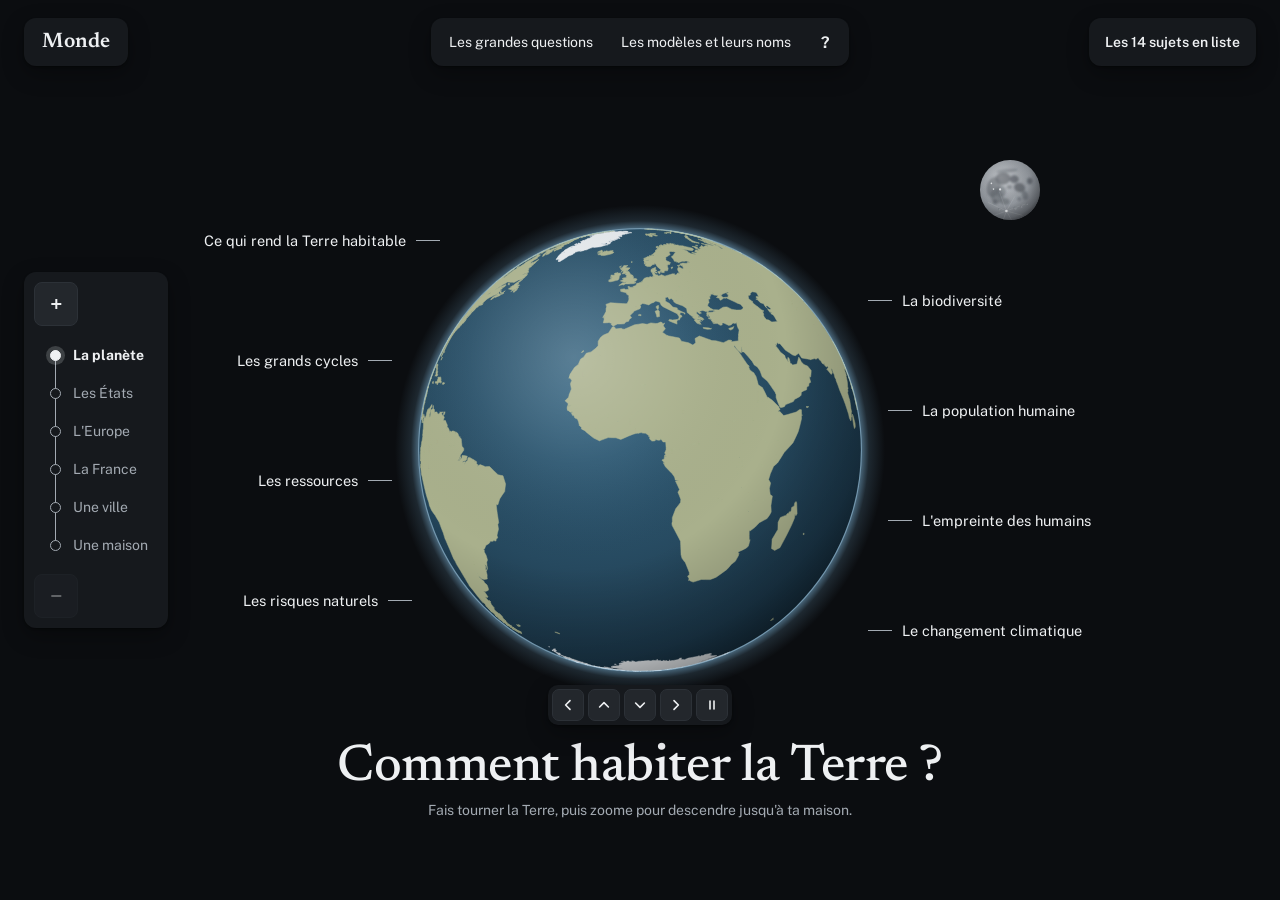
==== index.html @ 896a3f30 "Nouvelle fiche en tête de la planète : l'histoire de la Terre et du vivant Co-Authored-By: Claude Op" ====
<!doctype html>
<html lang="fr">
<head>
<meta charset="utf-8">
<meta name="viewport" content="width=device-width, initial-scale=1">
<title>Monde · Comment habiter la Terre ?</title>
<meta name="description" content="Comment fonctionnent la Terre, les États, l'Europe, la France et la vie de tous les jours : les sujets, de la planète à la maison.">
<link rel="icon" href="site/icone-32.png" sizes="32x32" type="image/png">
<link rel="icon" href="site/icone.svg" type="image/svg+xml">
<link rel="apple-touch-icon" href="site/icone-180.png">
<link rel="stylesheet" href="site/styles.css">
<!-- La carte va s'afficher : cacher tout de suite la liste des sujets (la version sans JavaScript), sinon elle apparaît
     le temps du chargement. Si le code de la carte ne se charge pas, accueil.js ou onerror remettent la liste. -->
<script>if ("noModule" in HTMLScriptElement.prototype) document.documentElement.classList.add("carte");</script>
<script type="module" src="site/js/accueil.js" onerror="document.documentElement.classList.remove('carte')"></script>
</head>
<body>

<div id="scene" class="scene" hidden></div>

<!-- Les sujets de chaque palier : la carte les lit ici, et c'est ce qui s'affiche sans JavaScript. -->
<main id="sommaire" class="sommaire">
<header>
<p class="marque">Monde</p>
<h1>Comment habiter la Terre ?</h1>
<p>Les sujets, de la planète à la maison. Les fiches ne sont pas encore écrites.</p>
<noscript><p>La carte qu'on zoome demande JavaScript : voici les mêmes sujets, en liste.</p></noscript>
</header>

<section data-palier="planete">
<h2>La planète</h2>
<ul>
<li>L'histoire de la Terre et du vivant</li>
<li>Ce qui rend la Terre habitable</li>
<li>Les grands cycles</li>
<li>Les ressources</li>
<li>Les risques naturels</li>
<li>Qu'est-ce que le vivant</li>
<li>Les écosystèmes</li>
<li>La biodiversité</li>
<li>Ce que les humains tirent du vivant</li>
<li>La population humaine</li>
<li>L'empreinte des humains</li>
<li>Le changement climatique</li>
<li>Les accords sur le climat (COP)</li>
<li>GIEC et IPBES</li>
</ul>
</section>

<section data-palier="monde">
<h2>Les États</h2>
<ul>
<li>Qu'est-ce qu'un État</li>
<li>Pays, nation, territoire</li>
<li>Comment naît un État</li>
<li>Territoires et frontières</li>
<li>Mers, pôles et espace</li>
<li>Les États entre eux</li>
<li>Les grandes puissances</li>
<li>Les pouvoirs à côté des États</li>
<li>Langues et religions</li>
<li>Nationalité, migrations et réfugiés</li>
<li>L'histoire, des premiers États à aujourd'hui</li>
<li>L'ONU et ses agences</li>
<li>La justice internationale</li>
<li>FMI, Banque mondiale, OMC, OCDE</li>
<li>G7, G20, BRICS</li>
<li>L'OTAN</li>
<li>Union africaine, ASEAN, Mercosur, Ligue arabe</li>
<li>Le commerce mondial</li>
</ul>
</section>

<section data-palier="europe">
<h2>L'Europe</h2>
<ul>
<li>L'Union européenne : qui décide, ce qu'elle décide, l'euro, Schengen</li>
<li>Le Conseil de l'Europe et la Cour européenne des droits de l'homme</li>
<li>La BCE (et la Banque de France)</li>
</ul>
</section>

<section data-palier="france">
<h2>La France</h2>
<ul>
<li>D'où vient la République</li>
<li>Qui sont les Français</li>
<li>La Constitution, les droits fondamentaux, la séparation des pouvoirs</li>
<li>Le président, le gouvernement, la cohabitation</li>
<li>Le Parlement et les lois</li>
<li>Le Conseil constitutionnel, le Conseil d'État, la justice</li>
<li>Voter, le référendum, les partis</li>
<li>L'élection présidentielle</li>
<li>Les missions de l'État</li>
<li>Laïcité, Sécurité sociale, syndicats, protection de la nature</li>
<li>L'argent de l'État</li>
<li>Mesurer l'effet d'une mesure</li>
<li>PIB, inflation, chômage</li>
<li>Communes, départements, régions : qui fait quoi</li>
<li>Le préfet : l'État dans les territoires</li>
<li>Les outre-mer</li>
</ul>
</section>

<section data-palier="ville">
<h2>Une ville</h2>
<ul>
<li>La mairie et les services publics près de chez soi</li>
<li>Les déchets et l'eau du robinet</li>
<li>Se déplacer</li>
<li>Se loger (prix, logement social)</li>
<li>L'école, l'hôpital, le tribunal, le commissariat</li>
<li>Les entreprises et le travail</li>
</ul>
</section>

<section data-palier="maison">
<h2>Une maison</h2>
<ul>
<li>Se nourrir</li>
<li>Se soigner</li>
<li>Travailler</li>
<li>Perdre son emploi</li>
<li>Gérer son argent</li>
<li>Payer ses factures</li>
<li>Élever des enfants</li>
<li>Étudier</li>
<li>Consommer</li>
<li>Vivre en ligne</li>
<li>Ses papiers</li>
<li>S'informer</li>
<li>Préparer sa retraite</li>
<li>Les aides sociales</li>
<li>Vieillir</li>
<li>Le handicap</li>
<li>Le pouvoir d'achat</li>
</ul>
</section>

<footer>
<p>Fond de carte : Natural Earth (domaine public). Contours des régions et des départements : data.gouv.fr 2025, d'après l'IGN, licence ODbL.</p>
<p><a href="comment-monde-est-fait.html">Comment Monde est fait</a> · <a href="mentions-legales.html">Mentions légales</a></p>
</footer>
</main>

</body>
</html>
---- site/styles.css ----
/* Monde : charte propre (choisie le 19/11/2026). L'interface en noir et blanc, la couleur vient de la carte.
   Titres en Newsreader, texte en Public Sans. La carte est dessinée sur 1280 x 800, agrandie ou réduite à la fenêtre ;
   la scène, elle, couvre toute la fenêtre (24/11/2026) : les barres collent aux bords et la carte déborde du cadre.
   --dx et --dy (posés par accueil.js) : la marge entre le cadre de 1280 x 800, centré, et les bords de la fenêtre. */

/* Les polices, hébergées dans site/polices/ (licence OFL, outils/site/telecharger-polices.sh) : des polices variables,
   un fichier par alphabet couvre toutes les graisses. Le fichier « latin-ext » ne se charge que si une page en a besoin. */
@font-face { font-family: "Newsreader"; font-style: normal; font-weight: 400 600; font-display: swap;
  src: url("polices/newsreader-latin.woff2") format("woff2");
  unicode-range: U+0000-00FF, U+0131, U+0152-0153, U+02BB-02BC, U+02C6, U+02DA, U+02DC, U+0304, U+0308, U+0329, U+2000-206F, U+20AC, U+2122, U+2191, U+2193, U+2212, U+2215, U+FEFF, U+FFFD; }
@font-face { font-family: "Newsreader"; font-style: normal; font-weight: 400 600; font-display: swap;
  src: url("polices/newsreader-latin-ext.woff2") format("woff2");
  unicode-range: U+0100-02BA, U+02BD-02C5, U+02C7-02CC, U+02CE-02D7, U+02DD-02FF, U+0304, U+0308, U+0329, U+1D00-1DBF, U+1E00-1E9F, U+1EF2-1EFF, U+2020, U+20A0-20AB, U+20AD-20C4, U+2113, U+2C60-2C7F, U+A720-A7FF; }
@font-face { font-family: "Public Sans"; font-style: normal; font-weight: 400 700; font-display: swap;
  src: url("polices/public-sans-latin.woff2") format("woff2");
  unicode-range: U+0000-00FF, U+0131, U+0152-0153, U+02BB-02BC, U+02C6, U+02DA, U+02DC, U+0304, U+0308, U+0329, U+2000-206F, U+20AC, U+2122, U+2191, U+2193, U+2212, U+2215, U+FEFF, U+FFFD; }
@font-face { font-family: "Public Sans"; font-style: normal; font-weight: 400 700; font-display: swap;
  src: url("polices/public-sans-latin-ext.woff2") format("woff2");
  unicode-range: U+0100-02BA, U+02BD-02C5, U+02C7-02CC, U+02CE-02D7, U+02DD-02FF, U+0304, U+0308, U+0329, U+1D00-1DBF, U+1E00-1E9F, U+1EF2-1EFF, U+2020, U+20A0-20AB, U+20AD-20C4, U+2113, U+2C60-2C7F, U+A720-A7FF; }

:root {
  --fond: #0b0d10; --surface: #16191d; --releve: #23272c; --encre: #eef0f2; --encre-2: #a3aab2; --filet: #2c3137;
  --accent: #eef0f2; --choix: #f2d77e;
  --ombre: 0 1px 2px rgb(0 0 0 / .35), 0 8px 22px rgb(0 0 0 / .3);
  --sans: "Public Sans", system-ui, sans-serif; --titre: "Newsreader", Georgia, serif;
  color-scheme: dark;
}
html, body { margin: 0; background: var(--fond); color: var(--encre); font-family: var(--sans); }
a { color: inherit; }
[hidden] { display: none !important; }
:focus-visible { outline: 2px solid var(--choix); outline-offset: 2px; }
.cache-ecran { position: absolute; width: 1px; height: 1px; overflow: hidden; clip-path: inset(50%); white-space: nowrap; }

/* ---- Sans JavaScript : les sujets en liste ---- */
.sommaire { max-width: 760px; margin: 0 auto; padding: 48px 24px 64px; line-height: 1.55; }
.sommaire .marque { font-family: var(--titre); font-size: 22px; font-weight: 600; margin: 0 0 24px; }
.sommaire h1 { font-family: var(--titre); font-weight: 500; font-size: 44px; line-height: 1.1; margin: 0 0 12px; }
.sommaire h2 { font-family: var(--titre); font-weight: 500; font-size: 28px; margin: 40px 0 8px; }
.sommaire header p, .sommaire footer { color: var(--encre-2); }
.sommaire ul { margin: 0; padding-left: 20px; }
.sommaire footer { margin-top: 48px; font-size: 14px; }
.sommaire footer a { color: var(--encre); }
html.carte .sommaire { display: none; }

/* ---- Les pages de texte : « Comment Monde est fait », mentions légales ---- */
.page { max-width: 720px; margin: 0 auto; padding: 40px 24px 64px; line-height: 1.6; font-size: 17px; }
.page .marque-page { display: inline-block; font-family: var(--titre); font-size: 22px; font-weight: 600; text-decoration: none; margin: 0 0 36px; }
.page h1 { font-family: var(--titre); font-weight: 500; font-size: 44px; line-height: 1.1; margin: 0 0 16px; }
.page h2 { font-family: var(--titre); font-weight: 500; font-size: 27px; line-height: 1.2; margin: 44px 0 10px; }
.page p, .page ul { margin: 0 0 14px; }
.page ul { padding-left: 22px; }
.page li { margin-bottom: 8px; }
.page .chapeau { color: var(--encre-2); font-size: 18px; }
.page .petit { color: var(--encre-2); font-size: 15px; }
.page a { text-underline-offset: 3px; }
.page footer { margin-top: 56px; padding-top: 16px; border-top: 1px solid var(--filet); display: flex; gap: 24px; flex-wrap: wrap; font-size: 15px; }

/* « ? » au bout de la barre du haut, et son petit menu : « Comment Monde est fait », mentions légales */
.aide-boite { position: relative; display: flex; }
.cap .aide { width: 38px; padding: 0; justify-content: center; font-size: 16px; font-weight: 700; }
.menu-aide { position: absolute; top: calc(100% + 12px); right: -5px; width: max-content; display: flex; flex-direction: column; gap: 2px; padding: 6px; background: var(--surface); border-radius: 12px; box-shadow: var(--ombre); }
html.carte, html.carte body { height: 100%; overflow: hidden; }

/* ---- La scène ---- */
.scene { position: fixed; left: 50%; top: 50%; width: var(--w, 1280px); height: var(--h, 800px); overflow: hidden; background: var(--fond);
  transform: translate(-50%, -50%) scale(var(--s, 1)); }
/* un palier : le cadre de 1280 x 800 au centre de la scène ; ce qui doit coller aux bords retire --dx ou --dy */
.couche { position: absolute; left: var(--dx, 0px); top: var(--dy, 0px); width: 1280px; height: 800px; transform-origin: 50% 50%; }
.scene button { font-family: var(--sans); }
.scene svg.carte { position: absolute; left: 0; top: 0; width: 1280px; height: 800px; overflow: visible; }
.scene svg.carte.glisse { cursor: grab; touch-action: none; user-select: none; }
.scene svg.carte.glisse:active { cursor: grabbing; }
.chargement { position: absolute; left: 50%; top: 50%; transform: translate(-50%, -50%); color: var(--encre-2); font-size: 14px; }
.titre-scene { position: absolute; left: 0; right: 0; bottom: 32px; display: flex; flex-direction: column; align-items: center; gap: 8px; pointer-events: none; }
.titre-scene h1 { margin: 0; font-family: var(--titre); font-size: 52px; line-height: 1; font-weight: 500; letter-spacing: -0.01em; }
.titre-scene p { margin: 0; font-size: 14px; color: var(--encre-2); }

/* Le haut de l'écran */
.cap { position: absolute; top: 18px; width: max-content; display: flex; gap: 2px; align-items: center; padding: 5px; background: var(--surface); border-radius: 12px; box-shadow: var(--ombre); z-index: 5; }
.cap a, .cap button, .cap span { display: inline-flex; align-items: center; min-height: 38px; padding: 0 13px; white-space: nowrap; border: 0; border-radius: 8px; background: none; color: var(--encre); font-size: 14px; text-decoration: none; cursor: pointer; }
.cap a:hover, .cap button:hover { background: var(--releve); }
.cap .logo { font-family: var(--titre); font-size: 21px; font-weight: 600; }
.capbtn { position: absolute; top: 18px; right: 24px; min-height: 48px; padding: 0 16px; border: 0; border-radius: 12px; background: var(--surface); color: var(--encre); font-size: 14px; font-weight: 600; box-shadow: var(--ombre); cursor: pointer; z-index: 5; }
.capbtn:hover { background: var(--releve); }

/* La réglette des échelles */
.ech { position: absolute; left: 24px; top: 50%; transform: translateY(-50%); background: var(--surface); border-radius: 12px; padding: 10px; display: flex; flex-direction: column; gap: 6px; box-shadow: var(--ombre); z-index: 5; }
.zb { width: 44px; height: 44px; border-radius: 8px; border: 1px solid var(--filet); background: var(--releve); color: var(--encre); font-size: 22px; font-weight: 600; cursor: pointer; }
.zb:disabled { opacity: .35; cursor: default; }
.rail { position: relative; display: flex; flex-direction: column; padding: 4px 0; }
.rail::before { content: ""; position: absolute; left: 21px; top: 18px; bottom: 18px; width: 1px; background: var(--encre-2); }
.st { position: relative; display: flex; align-items: center; gap: 12px; min-height: 38px; padding-right: 10px; font-size: 14px; text-decoration: none; color: var(--encre-2); }
.st:hover { color: var(--encre); }
.st .o { width: 9px; height: 9px; border-radius: 50%; border: 1.5px solid var(--encre-2); background: var(--surface); margin-left: 16px; box-sizing: content-box; }
.st.on { color: var(--encre); font-weight: 700; }
.st.on .o { background: var(--accent); border-color: var(--accent); box-shadow: 0 0 0 4px rgb(238 240 242 / .18); }

/* Les étiquettes posées sur la carte */
.pin { position: absolute; display: flex; align-items: center; gap: 8px; min-height: 44px; padding: 0; border: 0; background: none; color: var(--encre); text-decoration: none; transform: translate(-8px, -50%); transition: opacity .15s; cursor: pointer; }
.pin .pt { width: 16px; height: 16px; border-radius: 50%; background: var(--encre); border: 4px solid var(--fond); box-sizing: border-box; flex: none; }
.pin .lb { padding: 6px 11px; border-radius: 8px; background: rgb(11 13 16 / .86); font-size: 14px; font-weight: 600; white-space: nowrap; }
.pin.gauche { flex-direction: row-reverse; transform: translate(calc(-100% + 8px), -50%); }
.pin.actif .lb { background: var(--choix); color: #14171b; }
.pin.petit { gap: 6px; transform: translate(-7px, -50%); }
.pin.petit.gauche { transform: translate(calc(-100% + 7px), -50%); }
.pin.petit .pt { width: 14px; height: 14px; border-width: 3px; }
.pin.petit .lb { padding: 5px 9px; font-size: 13.5px; }
/* les mots « Région » et « Département » posés sur les exemples, sans point, dans la couleur de leur zone */
.marque { position: absolute; transform: translate(-50%, -50%); min-height: 32px; padding: 0 12px; border: 1.5px solid #14171b; border-radius: 8px; color: #14171b; font-size: 14px; font-weight: 700; white-space: nowrap; box-shadow: 0 2px 8px rgb(0 0 0 / .35); cursor: pointer; transition: opacity .15s; }
.marque-region { background: #b9c8cf; }
.marque-departement { background: #e2d39f; }
.marque:hover { filter: brightness(1.08); }
.orb { position: absolute; display: flex; align-items: center; gap: 10px; min-height: 40px; padding: 0; border: 0; background: none; color: var(--encre); font-size: 14.5px; text-decoration: none; cursor: pointer; }
.orb .pt { width: 24px; height: 1px; background: var(--encre-2); flex: none; }
.orb .lb { padding: 6px 0; white-space: nowrap; }
.orb:hover .lb { text-decoration: underline; text-underline-offset: 4px; }
.orb.droite { flex-direction: row-reverse; transform: translateX(-100%); }
.bulle { position: absolute; padding: 6px 10px; border-radius: 8px; background: var(--surface); color: var(--encre); font-size: 13.5px; font-weight: 600; white-space: nowrap; pointer-events: none; box-shadow: var(--ombre); }

/* La carte d'un pays, d'un lieu ou d'un objet */
.fiche { position: absolute; width: 270px; box-sizing: border-box; background: var(--surface); border-radius: 12px; padding: 14px 16px 12px; box-shadow: var(--ombre); display: flex; flex-direction: column; gap: 6px; font-size: 14px; line-height: 1.45; z-index: 3; }
.fiche .t { font-family: var(--titre); font-size: 21px; font-weight: 600; padding-right: 36px; line-height: 1.2; }
.fiche .petit { color: var(--encre-2); font-size: 13px; }
.lien { display: block; width: 100%; padding: 7px 0; border: 0; border-top: 1px solid var(--filet); background: none; color: var(--encre); font-size: 14px; font-weight: 600; line-height: 1.4; text-align: left; text-decoration: none; cursor: pointer; }
.lien:hover { text-decoration: underline; text-underline-offset: 3px; }
.fermer { position: absolute; top: 4px; right: 4px; width: 44px; height: 44px; border: 0; background: none; color: var(--encre-2); display: inline-flex; align-items: center; justify-content: center; cursor: pointer; }
.fermer:hover { color: var(--encre); }

/* Les boîtes du bas et des côtés */
.bas { position: absolute; left: calc(214px - var(--dx, 0px)); bottom: calc(22px - var(--dy, 0px)); max-width: 330px; display: flex; flex-direction: column; gap: 12px; z-index: 2; }
.bas.haut { bottom: auto; top: calc(84px - var(--dy, 0px)); max-width: 440px; background: rgb(22 25 29 / .92); padding: 14px 16px; border-radius: 12px; box-shadow: var(--ombre); }
.calques { display: flex; gap: 8px; flex-wrap: wrap; align-items: center; font-size: 14px; }
.calques button { min-height: 40px; padding: 0 14px; border-radius: 8px; border: 1px solid var(--filet); background: var(--surface); color: var(--encre); font-size: 14px; cursor: pointer; }
.calques button.on { background: var(--encre); border-color: var(--encre); color: var(--fond); font-weight: 600; }
.calques .ensuite { color: var(--encre-2); }
.legende { display: flex; flex-direction: column; gap: 8px; font-size: 13px; color: var(--encre-2); }
.legende span { display: inline-flex; align-items: center; gap: 8px; }
.vue { position: absolute; right: calc(24px - var(--dx, 0px)); bottom: calc(24px - var(--dy, 0px)); width: 250px; margin: 0; font-size: 13px; line-height: 1.5; color: var(--encre-2); z-index: 2; }
.vue.boite { background: rgb(22 25 29 / .92); padding: 12px 14px; border-radius: 12px; box-shadow: var(--ombre); }
.vue p { margin: 0; }
.vue .source { font-size: 12px; }
.vue .legende { margin-bottom: 12px; padding-bottom: 12px; border-bottom: 1px solid var(--filet); }
.vue b, .boite-plan b { color: var(--encre); }
/* les flèches qui font tourner le globe : centrées sous lui (left et top posés par globe.js) */
.tour { position: absolute; transform: translateX(-50%); display: flex; gap: 4px; align-items: center; padding: 4px; background: var(--surface); border-radius: 10px; box-shadow: var(--ombre); z-index: 2; }

.tour svg { width: 16px; height: 16px; }
.tour button { width: 32px; height: 32px; border-radius: 7px; border: 1px solid var(--filet); background: var(--releve); color: var(--encre); display: inline-flex; align-items: center; justify-content: center; padding: 0; cursor: pointer; }
.om { position: absolute; left: calc(196px - var(--dx, 0px)); bottom: calc(22px - var(--dy, 0px)); width: 470px; box-sizing: border-box; background: rgb(22 25 29 / .94); padding: 14px 16px; border-radius: 12px; box-shadow: var(--ombre); display: flex; flex-direction: column; gap: 10px; z-index: 3; }
.om .t { font-family: var(--titre); font-size: 19px; font-weight: 600; }
.om-grille { display: grid; grid-template-columns: repeat(3, 1fr); gap: 6px; }
.om button { min-height: 40px; padding: 0 10px; border-radius: 8px; border: 1px solid var(--filet); background: var(--releve); color: var(--encre); font-size: 13px; text-align: left; cursor: pointer; }
.boite-plan { position: absolute; box-sizing: border-box; background: rgb(22 25 29 / .92); padding: 14px 16px; border-radius: 12px; box-shadow: var(--ombre); display: flex; flex-direction: column; gap: 6px; font-size: 13px; line-height: 1.5; color: var(--encre-2); z-index: 2; }
.boite-plan .t { font-family: var(--titre); font-size: 19px; font-weight: 600; }

/* Les panneaux : la liste des sujets d'une échelle, une fiche */
.pan { position: absolute; right: 24px; top: 78px; width: 320px; max-height: calc(100% - 102px); overflow: auto; background: var(--surface); border-radius: 12px; padding: 20px; box-sizing: border-box; display: flex; flex-direction: column; box-shadow: var(--ombre); z-index: 6; }
.pan .petit { font-size: 13px; color: var(--encre-2); }
.pan .t { font-family: var(--titre); font-size: 26px; font-weight: 500; margin: 2px 0 10px; }
.pan .lien { font-size: 14.5px; font-weight: 400; padding: 7px 0; }
.panneau { position: absolute; right: 24px; top: 78px; bottom: 24px; width: 440px; overflow: auto; background: var(--surface); border-radius: 12px; padding: 28px 28px 24px; box-sizing: border-box; box-shadow: var(--ombre); z-index: 7; display: flex; flex-direction: column; gap: 12px; line-height: 1.55; }
.panneau .petit { font-size: 13px; color: var(--encre-2); }
.panneau h2 { margin: 0; padding-right: 36px; font-family: var(--titre); font-size: 32px; line-height: 1.15; font-weight: 500; }
.panneau p { margin: 0; color: var(--encre-2); }
.panneau .retour { align-self: flex-start; min-height: 40px; padding: 0 12px; border: 1px solid var(--filet); border-radius: 8px; background: var(--releve); color: var(--encre); font-size: 14px; cursor: pointer; }

/* La carte des pays (paliers du monde au département) */
.pays { fill: #a9b08c; stroke: #6c7355; stroke-width: .6; stroke-linejoin: round; cursor: pointer; }
.pays:hover { fill: #c4caa6; }
.pays.membre { fill: #9db8c9; }
.pays.membre:hover { fill: #b6cad7; }
.pays.glace { fill: #e3e7ea; stroke: #aeb6bc; }
.pays.glace:hover { fill: #f2f4f5; }
.pays.choisi, .pays.choisi:hover { fill: #e2d39f; }
.pays.socle { stroke: #a9b08c; stroke-width: 8; pointer-events: none; }
/* La France : les départements en trait fin, les régions en trait épais ; la région et le département pris en exemple */
.zone { fill: #c9cdab; stroke: #7d8466; stroke-width: .7; stroke-linejoin: round; cursor: pointer; }
.zone:hover { fill: #dde0c4; }
.zone.dans-exemple { fill: #b9c8cf; }
.zone.dans-exemple:hover { fill: #cbd7dc; }
.zone.exemple { fill: #e2d39f; }
.zone.exemple:hover { fill: #ecdfb2; }
.zone.choisi, .zone.choisi:hover { fill: #f0dc95; }
.region { fill: none; stroke: #3d4230; stroke-width: 2.2; stroke-linejoin: round; pointer-events: none; }
.region.exemple { stroke: #14171b; stroke-width: 3; }
.trait-choisi { fill: none; stroke: #ffffff; stroke-width: 1.8; stroke-linejoin: round; pointer-events: none; }

/* La ville et la maison */
.lieu { fill: var(--choix); fill-opacity: 0; stroke: none; cursor: pointer; pointer-events: all; }
.lieu:hover { fill-opacity: .25; }
.lieu.choisi { fill-opacity: .4; stroke: var(--choix); stroke-width: 2.5; }
.lieu.batiment { fill: #e6dfc0; fill-opacity: 1; stroke: #14171b; stroke-width: 1.5; }
.lieu.batiment:hover { fill: #fff6d8; }
.lieu.batiment.choisi { fill: var(--choix); }

@media (prefers-reduced-motion: reduce) {
  .pin { transition: none; }
}
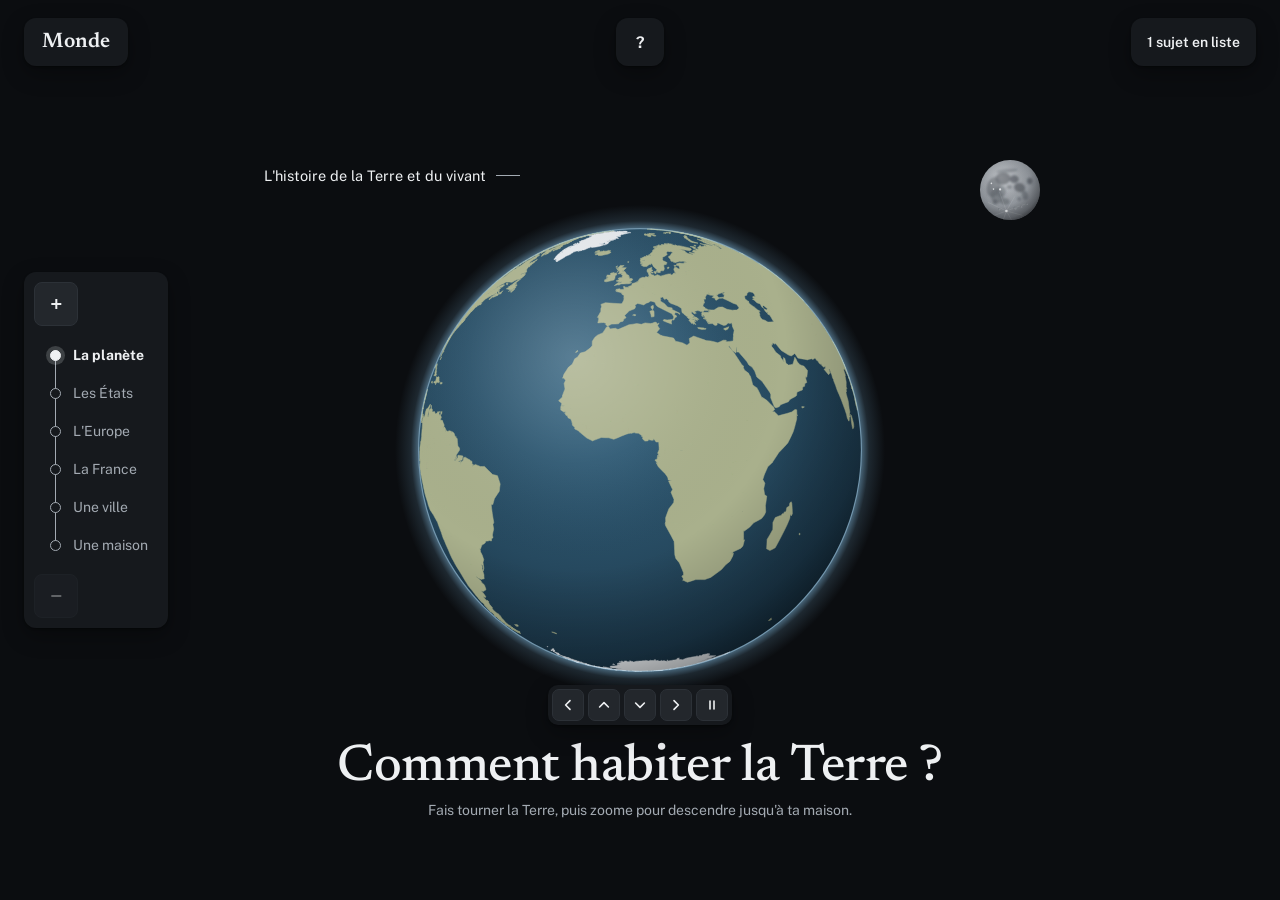
==== commit a27281d9: "Une fiche à la fois : seuls les sujets prêts sont montrés Tous les sujets sont cachés sauf « L'histo" ====
--- a/index.html
+++ b/index.html
@@ -18,7 +18,9 @@
 
 <div id="scene" class="scene" hidden></div>
 
-<!-- Les sujets de chaque palier : la carte les lit ici, et c'est ce qui s'affiche sans JavaScript. -->
+<!-- Les sujets de chaque palier : la carte les lit ici, et c'est ce qui s'affiche sans JavaScript.
+     Un sujet marqué hidden n'apparaît nulle part (listes, globe, ville, maison) : on retire hidden quand sa fiche
+     est prête (demande du 24/11/2026 : on écrit une fiche à la fois). index.html?tout montre tout, pour les essais. -->
 <main id="sommaire" class="sommaire">
 <header>
 <p class="marque">Monde</p>
@@ -31,109 +33,109 @@
 <h2>La planète</h2>
 <ul>
 <li>L'histoire de la Terre et du vivant</li>
-<li>Ce qui rend la Terre habitable</li>
-<li>Les grands cycles</li>
-<li>Les ressources</li>
-<li>Les risques naturels</li>
-<li>Qu'est-ce que le vivant</li>
-<li>Les écosystèmes</li>
-<li>La biodiversité</li>
-<li>Ce que les humains tirent du vivant</li>
-<li>La population humaine</li>
-<li>L'empreinte des humains</li>
-<li>Le changement climatique</li>
-<li>Les accords sur le climat (COP)</li>
-<li>GIEC et IPBES</li>
+<li hidden>Ce qui rend la Terre habitable</li>
+<li hidden>Les grands cycles</li>
+<li hidden>Les ressources</li>
+<li hidden>Les risques naturels</li>
+<li hidden>Qu'est-ce que le vivant</li>
+<li hidden>Les écosystèmes</li>
+<li hidden>La biodiversité</li>
+<li hidden>Ce que les humains tirent du vivant</li>
+<li hidden>La population humaine</li>
+<li hidden>L'empreinte des humains</li>
+<li hidden>Le changement climatique</li>
+<li hidden>Les accords sur le climat (COP)</li>
+<li hidden>GIEC et IPBES</li>
 </ul>
 </section>
 
 <section data-palier="monde">
 <h2>Les États</h2>
 <ul>
-<li>Qu'est-ce qu'un État</li>
-<li>Pays, nation, territoire</li>
-<li>Comment naît un État</li>
-<li>Territoires et frontières</li>
-<li>Mers, pôles et espace</li>
-<li>Les États entre eux</li>
-<li>Les grandes puissances</li>
-<li>Les pouvoirs à côté des États</li>
-<li>Langues et religions</li>
-<li>Nationalité, migrations et réfugiés</li>
-<li>L'histoire, des premiers États à aujourd'hui</li>
-<li>L'ONU et ses agences</li>
-<li>La justice internationale</li>
-<li>FMI, Banque mondiale, OMC, OCDE</li>
-<li>G7, G20, BRICS</li>
-<li>L'OTAN</li>
-<li>Union africaine, ASEAN, Mercosur, Ligue arabe</li>
-<li>Le commerce mondial</li>
+<li hidden>Qu'est-ce qu'un État</li>
+<li hidden>Pays, nation, territoire</li>
+<li hidden>Comment naît un État</li>
+<li hidden>Territoires et frontières</li>
+<li hidden>Mers, pôles et espace</li>
+<li hidden>Les États entre eux</li>
+<li hidden>Les grandes puissances</li>
+<li hidden>Les pouvoirs à côté des États</li>
+<li hidden>Langues et religions</li>
+<li hidden>Nationalité, migrations et réfugiés</li>
+<li hidden>L'histoire, des premiers États à aujourd'hui</li>
+<li hidden>L'ONU et ses agences</li>
+<li hidden>La justice internationale</li>
+<li hidden>FMI, Banque mondiale, OMC, OCDE</li>
+<li hidden>G7, G20, BRICS</li>
+<li hidden>L'OTAN</li>
+<li hidden>Union africaine, ASEAN, Mercosur, Ligue arabe</li>
+<li hidden>Le commerce mondial</li>
 </ul>
 </section>
 
 <section data-palier="europe">
 <h2>L'Europe</h2>
 <ul>
-<li>L'Union européenne : qui décide, ce qu'elle décide, l'euro, Schengen</li>
-<li>Le Conseil de l'Europe et la Cour européenne des droits de l'homme</li>
-<li>La BCE (et la Banque de France)</li>
+<li hidden>L'Union européenne : qui décide, ce qu'elle décide, l'euro, Schengen</li>
+<li hidden>Le Conseil de l'Europe et la Cour européenne des droits de l'homme</li>
+<li hidden>La BCE (et la Banque de France)</li>
 </ul>
 </section>
 
 <section data-palier="france">
 <h2>La France</h2>
 <ul>
-<li>D'où vient la République</li>
-<li>Qui sont les Français</li>
-<li>La Constitution, les droits fondamentaux, la séparation des pouvoirs</li>
-<li>Le président, le gouvernement, la cohabitation</li>
-<li>Le Parlement et les lois</li>
-<li>Le Conseil constitutionnel, le Conseil d'État, la justice</li>
-<li>Voter, le référendum, les partis</li>
-<li>L'élection présidentielle</li>
-<li>Les missions de l'État</li>
-<li>Laïcité, Sécurité sociale, syndicats, protection de la nature</li>
-<li>L'argent de l'État</li>
-<li>Mesurer l'effet d'une mesure</li>
-<li>PIB, inflation, chômage</li>
-<li>Communes, départements, régions : qui fait quoi</li>
-<li>Le préfet : l'État dans les territoires</li>
-<li>Les outre-mer</li>
+<li hidden>D'où vient la République</li>
+<li hidden>Qui sont les Français</li>
+<li hidden>La Constitution, les droits fondamentaux, la séparation des pouvoirs</li>
+<li hidden>Le président, le gouvernement, la cohabitation</li>
+<li hidden>Le Parlement et les lois</li>
+<li hidden>Le Conseil constitutionnel, le Conseil d'État, la justice</li>
+<li hidden>Voter, le référendum, les partis</li>
+<li hidden>L'élection présidentielle</li>
+<li hidden>Les missions de l'État</li>
+<li hidden>Laïcité, Sécurité sociale, syndicats, protection de la nature</li>
+<li hidden>L'argent de l'État</li>
+<li hidden>Mesurer l'effet d'une mesure</li>
+<li hidden>PIB, inflation, chômage</li>
+<li hidden>Communes, départements, régions : qui fait quoi</li>
+<li hidden>Le préfet : l'État dans les territoires</li>
+<li hidden>Les outre-mer</li>
 </ul>
 </section>
 
 <section data-palier="ville">
 <h2>Une ville</h2>
 <ul>
-<li>La mairie et les services publics près de chez soi</li>
-<li>Les déchets et l'eau du robinet</li>
-<li>Se déplacer</li>
-<li>Se loger (prix, logement social)</li>
-<li>L'école, l'hôpital, le tribunal, le commissariat</li>
-<li>Les entreprises et le travail</li>
+<li hidden>La mairie et les services publics près de chez soi</li>
+<li hidden>Les déchets et l'eau du robinet</li>
+<li hidden>Se déplacer</li>
+<li hidden>Se loger (prix, logement social)</li>
+<li hidden>L'école, l'hôpital, le tribunal, le commissariat</li>
+<li hidden>Les entreprises et le travail</li>
 </ul>
 </section>
 
 <section data-palier="maison">
 <h2>Une maison</h2>
 <ul>
-<li>Se nourrir</li>
-<li>Se soigner</li>
-<li>Travailler</li>
-<li>Perdre son emploi</li>
-<li>Gérer son argent</li>
-<li>Payer ses factures</li>
-<li>Élever des enfants</li>
-<li>Étudier</li>
-<li>Consommer</li>
-<li>Vivre en ligne</li>
-<li>Ses papiers</li>
-<li>S'informer</li>
-<li>Préparer sa retraite</li>
-<li>Les aides sociales</li>
-<li>Vieillir</li>
-<li>Le handicap</li>
-<li>Le pouvoir d'achat</li>
+<li hidden>Se nourrir</li>
+<li hidden>Se soigner</li>
+<li hidden>Travailler</li>
+<li hidden>Perdre son emploi</li>
+<li hidden>Gérer son argent</li>
+<li hidden>Payer ses factures</li>
+<li hidden>Élever des enfants</li>
+<li hidden>Étudier</li>
+<li hidden>Consommer</li>
+<li hidden>Vivre en ligne</li>
+<li hidden>Ses papiers</li>
+<li hidden>S'informer</li>
+<li hidden>Préparer sa retraite</li>
+<li hidden>Les aides sociales</li>
+<li hidden>Vieillir</li>
+<li hidden>Le handicap</li>
+<li hidden>Le pouvoir d'achat</li>
 </ul>
 </section>
 
--- a/site/styles.css
+++ b/site/styles.css
@@ -40,6 +40,8 @@
 .sommaire ul { margin: 0; padding-left: 20px; }
 .sommaire footer { margin-top: 48px; font-size: 14px; }
 .sommaire footer a { color: var(--encre); }
+/* un palier dont tous les sujets sont cachés (hidden dans index.html) disparaît aussi de la liste sans JavaScript */
+.sommaire section:not(:has(li:not([hidden]))) { display: none; }
 html.carte .sommaire { display: none; }
 
 /* ---- Les pages de texte : « Comment Monde est fait », mentions légales ---- */
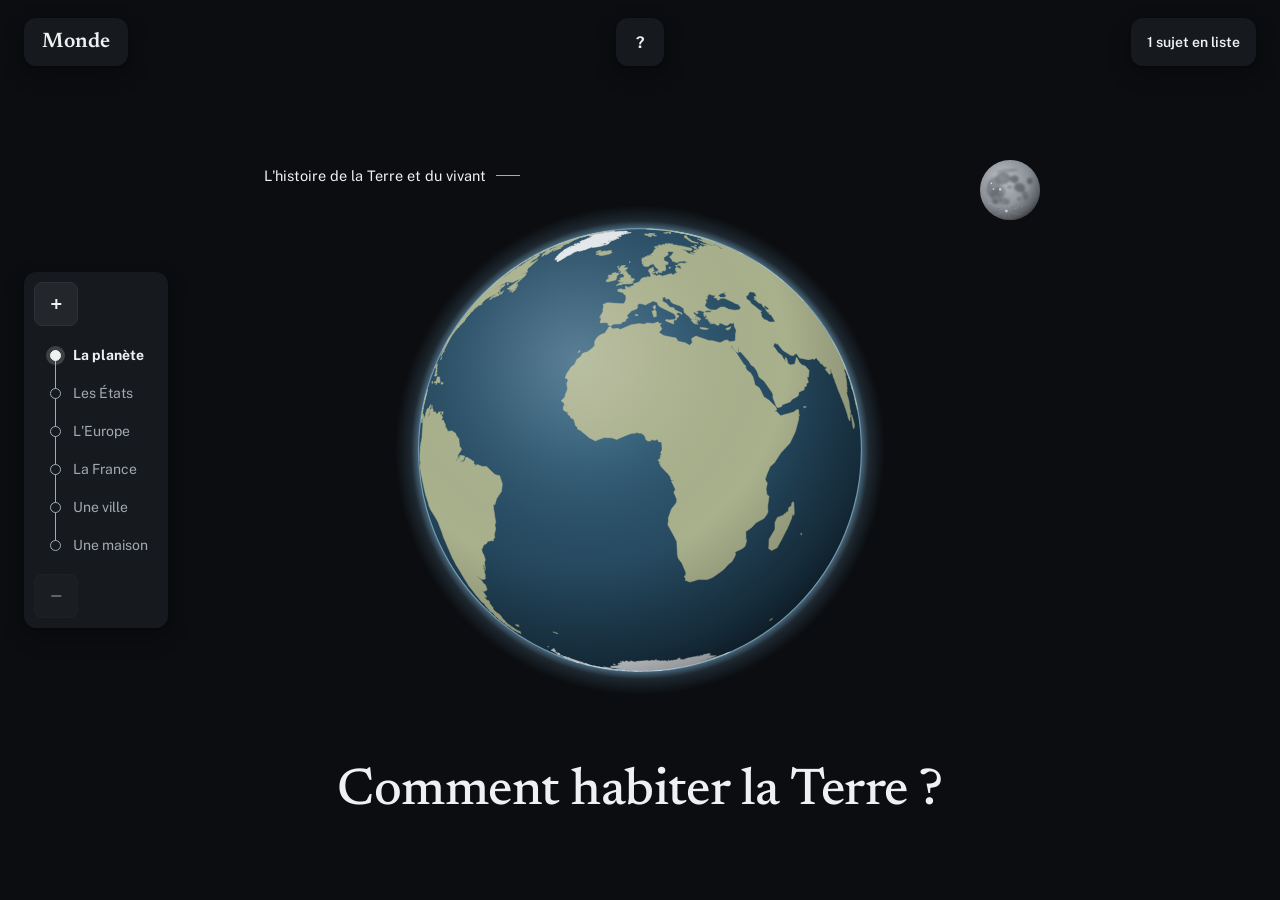
==== commit 87a22d1e: "Première fiche en ligne : « L'histoire de la Terre et du vivant » La fiche s'affiche en « fil du tem" ====
--- a/index.html
+++ b/index.html
@@ -20,19 +20,20 @@
 
 <!-- Les sujets de chaque palier : la carte les lit ici, et c'est ce qui s'affiche sans JavaScript.
      Un sujet marqué hidden n'apparaît nulle part (listes, globe, ville, maison) : on retire hidden quand sa fiche
-     est prête (demande du 24/11/2026 : on écrit une fiche à la fois). index.html?tout montre tout, pour les essais. -->
+     est prête (demande du 24/11/2026 : on écrit une fiche à la fois). index.html?tout montre tout, pour les essais.
+     Un sujet dont la fiche est publiée porte un lien vers sa page : la carte l'ouvre au lieu du panneau « pas encore écrite ». -->
 <main id="sommaire" class="sommaire">
 <header>
 <p class="marque">Monde</p>
 <h1>Comment habiter la Terre ?</h1>
-<p>Les sujets, de la planète à la maison. Les fiches ne sont pas encore écrites.</p>
+<p>Les sujets, de la planète à la maison. Les fiches s'écrivent une à une.</p>
 <noscript><p>La carte qu'on zoome demande JavaScript : voici les mêmes sujets, en liste.</p></noscript>
 </header>
 
 <section data-palier="planete">
 <h2>La planète</h2>
 <ul>
-<li>L'histoire de la Terre et du vivant</li>
+<li><a href="fiches/histoire-terre-vivant.html">L'histoire de la Terre et du vivant</a></li>
 <li hidden>Ce qui rend la Terre habitable</li>
 <li hidden>Les grands cycles</li>
 <li hidden>Les ressources</li>
--- a/site/styles.css
+++ b/site/styles.css
@@ -143,11 +143,6 @@
 .vue .source { font-size: 12px; }
 .vue .legende { margin-bottom: 12px; padding-bottom: 12px; border-bottom: 1px solid var(--filet); }
 .vue b, .boite-plan b { color: var(--encre); }
-/* les flèches qui font tourner le globe : centrées sous lui (left et top posés par globe.js) */
-.tour { position: absolute; transform: translateX(-50%); display: flex; gap: 4px; align-items: center; padding: 4px; background: var(--surface); border-radius: 10px; box-shadow: var(--ombre); z-index: 2; }
-
-.tour svg { width: 16px; height: 16px; }
-.tour button { width: 32px; height: 32px; border-radius: 7px; border: 1px solid var(--filet); background: var(--releve); color: var(--encre); display: inline-flex; align-items: center; justify-content: center; padding: 0; cursor: pointer; }
 .om { position: absolute; left: calc(196px - var(--dx, 0px)); bottom: calc(22px - var(--dy, 0px)); width: 470px; box-sizing: border-box; background: rgb(22 25 29 / .94); padding: 14px 16px; border-radius: 12px; box-shadow: var(--ombre); display: flex; flex-direction: column; gap: 10px; z-index: 3; }
 .om .t { font-family: var(--titre); font-size: 19px; font-weight: 600; }
 .om-grille { display: grid; grid-template-columns: repeat(3, 1fr); gap: 6px; }
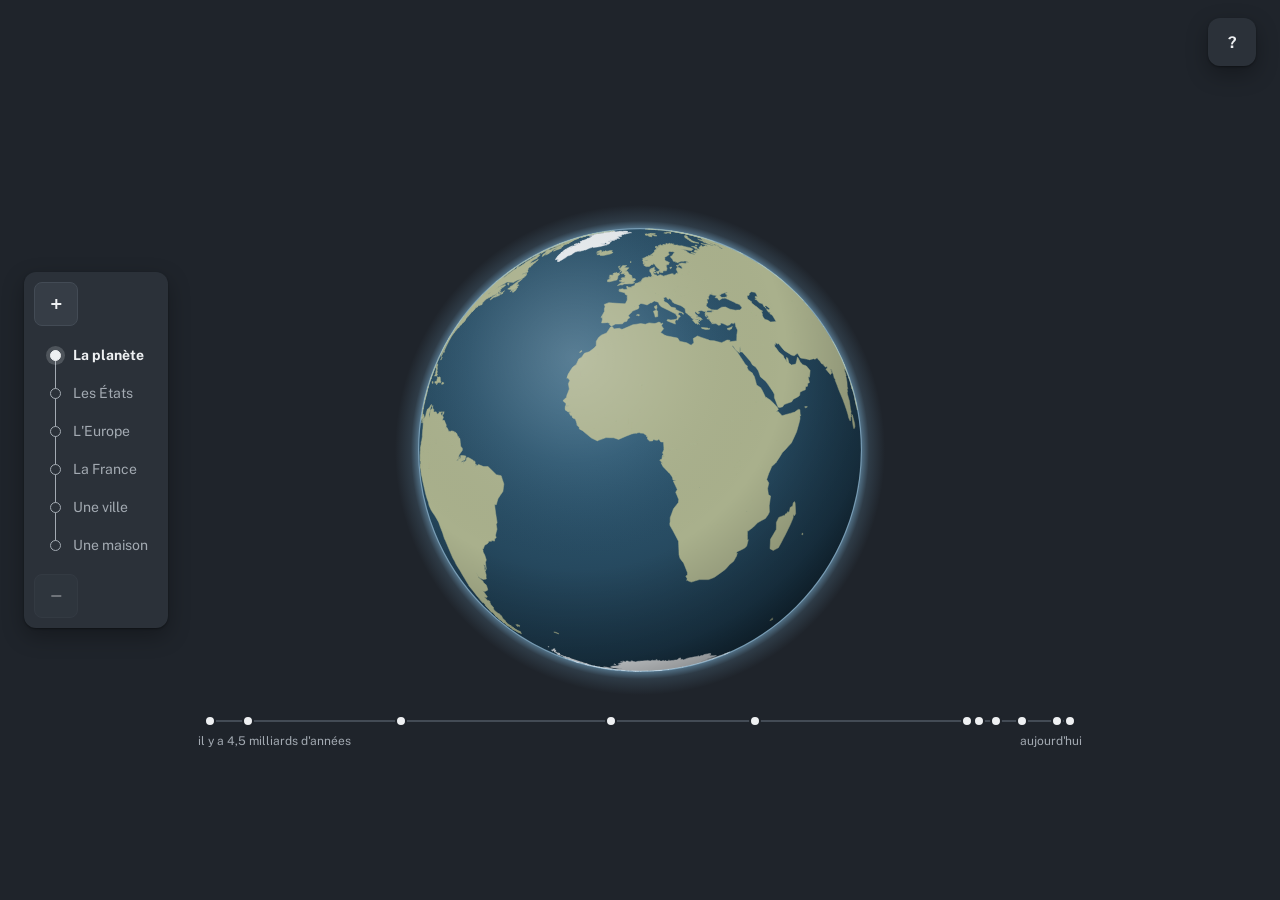
==== commit 1d27ec7e: "Planète : frise à l'échelle du temps, plus de titre, « ? » dans le coin La frise place chaque moment" ====
--- a/index.html
+++ b/index.html
@@ -3,7 +3,7 @@
 <head>
 <meta charset="utf-8">
 <meta name="viewport" content="width=device-width, initial-scale=1">
-<title>Monde · Comment habiter la Terre ?</title>
+<title>Monde</title>
 <meta name="description" content="Comment fonctionnent la Terre, les États, l'Europe, la France et la vie de tous les jours : les sujets, de la planète à la maison.">
 <link rel="icon" href="site/icone-32.png" sizes="32x32" type="image/png">
 <link rel="icon" href="site/icone.svg" type="image/svg+xml">
@@ -24,8 +24,7 @@
      Un sujet dont la fiche est publiée porte un lien vers sa page : la carte l'ouvre au lieu du panneau « pas encore écrite ». -->
 <main id="sommaire" class="sommaire">
 <header>
-<p class="marque">Monde</p>
-<h1>Comment habiter la Terre ?</h1>
+<h1>Monde</h1>
 <p>Les sujets, de la planète à la maison. Les fiches s'écrivent une à une.</p>
 <noscript><p>La carte qu'on zoome demande JavaScript : voici les mêmes sujets, en liste.</p></noscript>
 </header>
--- a/site/styles.css
+++ b/site/styles.css
@@ -19,7 +19,7 @@
   unicode-range: U+0100-02BA, U+02BD-02C5, U+02C7-02CC, U+02CE-02D7, U+02DD-02FF, U+0304, U+0308, U+0329, U+1D00-1DBF, U+1E00-1E9F, U+1EF2-1EFF, U+2020, U+20A0-20AB, U+20AD-20C4, U+2113, U+2C60-2C7F, U+A720-A7FF; }
 
 :root {
-  --fond: #0b0d10; --surface: #16191d; --releve: #23272c; --encre: #eef0f2; --encre-2: #a3aab2; --filet: #2c3137;
+  --fond: #1f242b; --surface: #2b3139; --releve: #363d46; --encre: #eef0f2; --encre-2: #a3aab2; --filet: #434b55;
   --accent: #eef0f2; --choix: #f2d77e;
   --ombre: 0 1px 2px rgb(0 0 0 / .35), 0 8px 22px rgb(0 0 0 / .3);
   --sans: "Public Sans", system-ui, sans-serif; --titre: "Newsreader", Georgia, serif;
@@ -76,6 +76,19 @@
 .titre-scene { position: absolute; left: 0; right: 0; bottom: 32px; display: flex; flex-direction: column; align-items: center; gap: 8px; pointer-events: none; }
 .titre-scene h1 { margin: 0; font-family: var(--titre); font-size: 52px; line-height: 1; font-weight: 500; letter-spacing: -0.01em; }
 .titre-scene p { margin: 0; font-size: 14px; color: var(--encre-2); }
+/* La frise de l'histoire de la Terre, sous le globe de la planète (globe.js, construireFrise) */
+.frise { position: absolute; height: 44px; cursor: pointer; }
+.frise::before { content: ""; position: absolute; left: 0; right: 0; top: 14px; height: 2px; border-radius: 1px; background: var(--filet); }
+.frise-pt { position: absolute; top: 15px; width: 14px; height: 14px; transform: translate(-50%, -50%); border-radius: 50%; pointer-events: none; }
+.frise-pt::after { content: ""; position: absolute; left: 50%; top: 50%; width: 8px; height: 8px; transform: translate(-50%, -50%); border-radius: 50%; background: var(--encre); border: 2px solid var(--fond); transition: width .15s, height .15s, background .15s; }
+.frise-pt.vu::after, .frise-pt:focus-visible::after { width: 13px; height: 13px; background: var(--choix); z-index: 1; }
+.frise-pt.vu { z-index: 1; }
+.frise-pt:focus-visible { outline-offset: -2px; }
+.frise-bout { position: absolute; top: 28px; font-size: 12px; color: var(--encre-2); white-space: nowrap; left: 0; transform: translateX(-12px); }
+.frise-bout.droite { left: auto; right: 0; transform: translateX(12px); }
+.frise-bulle { position: absolute; z-index: 4; width: max-content; max-width: 320px; transform: translate(-50%, calc(-100% - 6px)); display: flex; flex-direction: column; gap: 3px; padding: 10px 13px; border-radius: 10px; background: var(--surface); box-shadow: var(--ombre); font-size: 13px; line-height: 1.4; pointer-events: none; }
+.frise-bulle b { font-size: 14px; }
+.frise-bulle .petit { color: var(--encre-2); font-size: 12px; }
 
 /* Le haut de l'écran */
 .cap { position: absolute; top: 18px; width: max-content; display: flex; gap: 2px; align-items: center; padding: 5px; background: var(--surface); border-radius: 12px; box-shadow: var(--ombre); z-index: 5; }
@@ -100,7 +113,7 @@
 /* Les étiquettes posées sur la carte */
 .pin { position: absolute; display: flex; align-items: center; gap: 8px; min-height: 44px; padding: 0; border: 0; background: none; color: var(--encre); text-decoration: none; transform: translate(-8px, -50%); transition: opacity .15s; cursor: pointer; }
 .pin .pt { width: 16px; height: 16px; border-radius: 50%; background: var(--encre); border: 4px solid var(--fond); box-sizing: border-box; flex: none; }
-.pin .lb { padding: 6px 11px; border-radius: 8px; background: rgb(11 13 16 / .86); font-size: 14px; font-weight: 600; white-space: nowrap; }
+.pin .lb { padding: 6px 11px; border-radius: 8px; background: rgb(31 36 43 / .88); font-size: 14px; font-weight: 600; white-space: nowrap; }
 .pin.gauche { flex-direction: row-reverse; transform: translate(calc(-100% + 8px), -50%); }
 .pin.actif .lb { background: var(--choix); color: #14171b; }
 .pin.petit { gap: 6px; transform: translate(-7px, -50%); }
@@ -130,7 +143,7 @@
 
 /* Les boîtes du bas et des côtés */
 .bas { position: absolute; left: calc(214px - var(--dx, 0px)); bottom: calc(22px - var(--dy, 0px)); max-width: 330px; display: flex; flex-direction: column; gap: 12px; z-index: 2; }
-.bas.haut { bottom: auto; top: calc(84px - var(--dy, 0px)); max-width: 440px; background: rgb(22 25 29 / .92); padding: 14px 16px; border-radius: 12px; box-shadow: var(--ombre); }
+.bas.haut { bottom: auto; top: calc(84px - var(--dy, 0px)); max-width: 440px; background: rgb(43 49 57 / .94); padding: 14px 16px; border-radius: 12px; box-shadow: var(--ombre); }
 .calques { display: flex; gap: 8px; flex-wrap: wrap; align-items: center; font-size: 14px; }
 .calques button { min-height: 40px; padding: 0 14px; border-radius: 8px; border: 1px solid var(--filet); background: var(--surface); color: var(--encre); font-size: 14px; cursor: pointer; }
 .calques button.on { background: var(--encre); border-color: var(--encre); color: var(--fond); font-weight: 600; }
@@ -138,16 +151,16 @@
 .legende { display: flex; flex-direction: column; gap: 8px; font-size: 13px; color: var(--encre-2); }
 .legende span { display: inline-flex; align-items: center; gap: 8px; }
 .vue { position: absolute; right: calc(24px - var(--dx, 0px)); bottom: calc(24px - var(--dy, 0px)); width: 250px; margin: 0; font-size: 13px; line-height: 1.5; color: var(--encre-2); z-index: 2; }
-.vue.boite { background: rgb(22 25 29 / .92); padding: 12px 14px; border-radius: 12px; box-shadow: var(--ombre); }
+.vue.boite { background: rgb(43 49 57 / .94); padding: 12px 14px; border-radius: 12px; box-shadow: var(--ombre); }
 .vue p { margin: 0; }
 .vue .source { font-size: 12px; }
 .vue .legende { margin-bottom: 12px; padding-bottom: 12px; border-bottom: 1px solid var(--filet); }
 .vue b, .boite-plan b { color: var(--encre); }
-.om { position: absolute; left: calc(196px - var(--dx, 0px)); bottom: calc(22px - var(--dy, 0px)); width: 470px; box-sizing: border-box; background: rgb(22 25 29 / .94); padding: 14px 16px; border-radius: 12px; box-shadow: var(--ombre); display: flex; flex-direction: column; gap: 10px; z-index: 3; }
+.om { position: absolute; left: calc(196px - var(--dx, 0px)); bottom: calc(22px - var(--dy, 0px)); width: 470px; box-sizing: border-box; background: rgb(43 49 57 / .94); padding: 14px 16px; border-radius: 12px; box-shadow: var(--ombre); display: flex; flex-direction: column; gap: 10px; z-index: 3; }
 .om .t { font-family: var(--titre); font-size: 19px; font-weight: 600; }
 .om-grille { display: grid; grid-template-columns: repeat(3, 1fr); gap: 6px; }
 .om button { min-height: 40px; padding: 0 10px; border-radius: 8px; border: 1px solid var(--filet); background: var(--releve); color: var(--encre); font-size: 13px; text-align: left; cursor: pointer; }
-.boite-plan { position: absolute; box-sizing: border-box; background: rgb(22 25 29 / .92); padding: 14px 16px; border-radius: 12px; box-shadow: var(--ombre); display: flex; flex-direction: column; gap: 6px; font-size: 13px; line-height: 1.5; color: var(--encre-2); z-index: 2; }
+.boite-plan { position: absolute; box-sizing: border-box; background: rgb(43 49 57 / .94); padding: 14px 16px; border-radius: 12px; box-shadow: var(--ombre); display: flex; flex-direction: column; gap: 6px; font-size: 13px; line-height: 1.5; color: var(--encre-2); z-index: 2; }
 .boite-plan .t { font-family: var(--titre); font-size: 19px; font-weight: 600; }
 
 /* Les panneaux : la liste des sujets d'une échelle, une fiche */
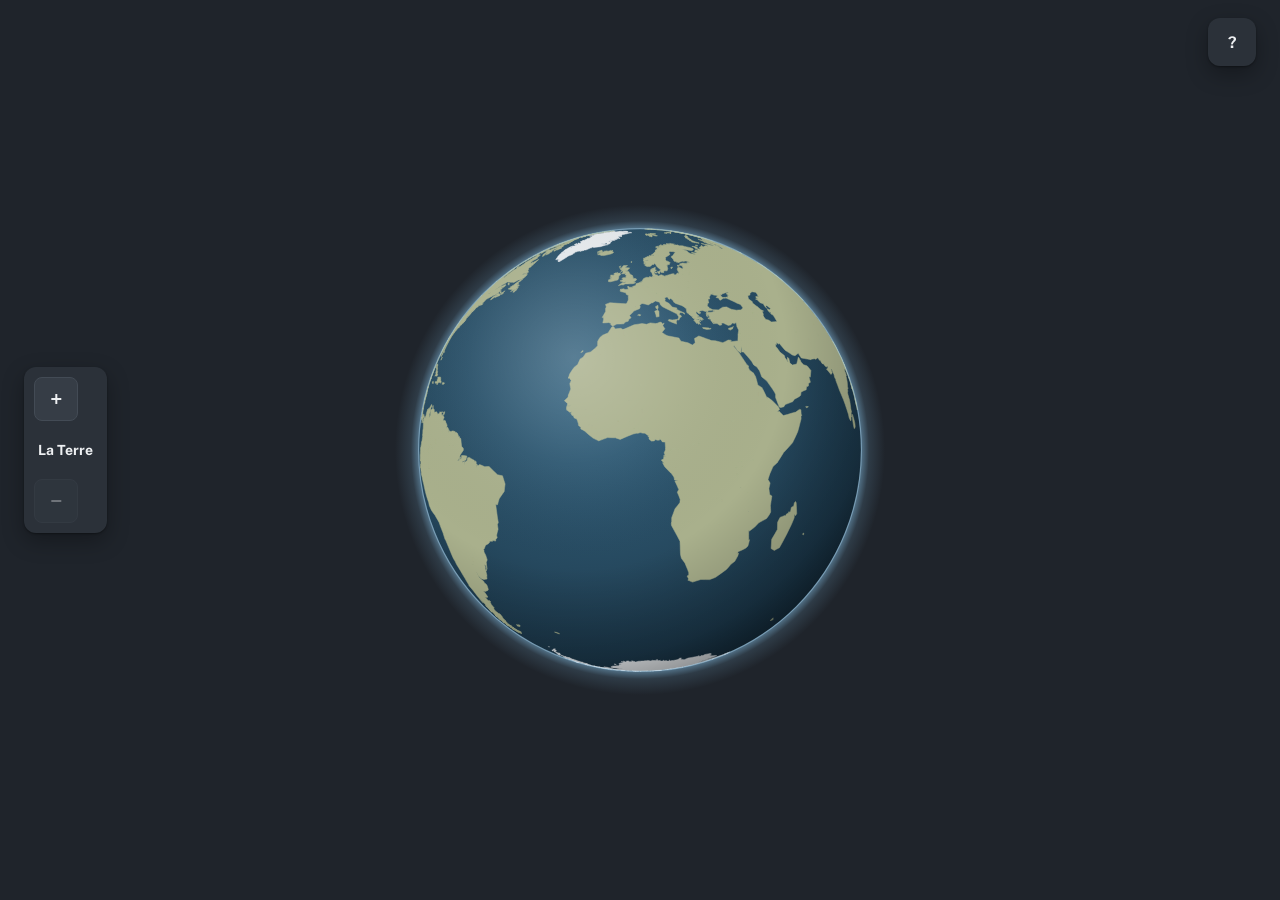
==== commit ad99a5ea: "La Terre : un fossile ouvre la fiche, et la frise passe dans la fiche Sur la carte, plus de frise : " ====
--- a/index.html
+++ b/index.html
@@ -4,7 +4,7 @@
 <meta charset="utf-8">
 <meta name="viewport" content="width=device-width, initial-scale=1">
 <title>Monde</title>
-<meta name="description" content="Comment fonctionnent la Terre, les États, l'Europe, la France et la vie de tous les jours : les sujets, de la planète à la maison.">
+<meta name="description" content="Comment fonctionnent la Terre, les États, l'Europe, la France et la vie de tous les jours : les sujets, de la Terre à la maison.">
 <link rel="icon" href="site/icone-32.png" sizes="32x32" type="image/png">
 <link rel="icon" href="site/icone.svg" type="image/svg+xml">
 <link rel="apple-touch-icon" href="site/icone-180.png">
@@ -25,12 +25,12 @@
 <main id="sommaire" class="sommaire">
 <header>
 <h1>Monde</h1>
-<p>Les sujets, de la planète à la maison. Les fiches s'écrivent une à une.</p>
+<p>Les sujets, de la Terre à la maison. Les fiches s'écrivent une à une.</p>
 <noscript><p>La carte qu'on zoome demande JavaScript : voici les mêmes sujets, en liste.</p></noscript>
 </header>
 
 <section data-palier="planete">
-<h2>La planète</h2>
+<h2>La Terre</h2>
 <ul>
 <li><a href="fiches/histoire-terre-vivant.html">L'histoire de la Terre et du vivant</a></li>
 <li hidden>Ce qui rend la Terre habitable</li>
--- a/site/styles.css
+++ b/site/styles.css
@@ -76,19 +76,13 @@
 .titre-scene { position: absolute; left: 0; right: 0; bottom: 32px; display: flex; flex-direction: column; align-items: center; gap: 8px; pointer-events: none; }
 .titre-scene h1 { margin: 0; font-family: var(--titre); font-size: 52px; line-height: 1; font-weight: 500; letter-spacing: -0.01em; }
 .titre-scene p { margin: 0; font-size: 14px; color: var(--encre-2); }
-/* La frise de l'histoire de la Terre, sous le globe de la planète (globe.js, construireFrise) */
-.frise { position: absolute; height: 44px; cursor: pointer; }
-.frise::before { content: ""; position: absolute; left: 0; right: 0; top: 14px; height: 2px; border-radius: 1px; background: var(--filet); }
-.frise-pt { position: absolute; top: 15px; width: 14px; height: 14px; transform: translate(-50%, -50%); border-radius: 50%; pointer-events: none; }
-.frise-pt::after { content: ""; position: absolute; left: 50%; top: 50%; width: 8px; height: 8px; transform: translate(-50%, -50%); border-radius: 50%; background: var(--encre); border: 2px solid var(--fond); transition: width .15s, height .15s, background .15s; }
-.frise-pt.vu::after, .frise-pt:focus-visible::after { width: 13px; height: 13px; background: var(--choix); z-index: 1; }
-.frise-pt.vu { z-index: 1; }
-.frise-pt:focus-visible { outline-offset: -2px; }
-.frise-bout { position: absolute; top: 28px; font-size: 12px; color: var(--encre-2); white-space: nowrap; left: 0; transform: translateX(-12px); }
-.frise-bout.droite { left: auto; right: 0; transform: translateX(12px); }
-.frise-bulle { position: absolute; z-index: 4; width: max-content; max-width: 320px; transform: translate(-50%, calc(-100% - 6px)); display: flex; flex-direction: column; gap: 3px; padding: 10px 13px; border-radius: 10px; background: var(--surface); box-shadow: var(--ombre); font-size: 13px; line-height: 1.4; pointer-events: none; }
-.frise-bulle b { font-size: 14px; }
-.frise-bulle .petit { color: var(--encre-2); font-size: 12px; }
+/* Un sujet porté par une icône sur le globe (le fossile) : son nom n'apparaît qu'au survol ou au clavier */
+.pin.icone { gap: 6px; transform: translate(-14px, -50%); }
+.pin.icone.gauche { transform: translate(calc(-100% + 14px), -50%); }
+.pin.icone .ic { flex: none; filter: drop-shadow(0 1px 2px rgb(0 0 0 / .5)); transition: transform .15s; }
+.pin.icone:hover .ic, .pin.icone:focus-visible .ic { transform: scale(1.15); }
+.pin.icone .lb { opacity: 0; transition: opacity .15s; pointer-events: none; }
+.pin.icone:hover .lb, .pin.icone:focus-visible .lb { opacity: 1; }
 
 /* Le haut de l'écran */
 .cap { position: absolute; top: 18px; width: max-content; display: flex; gap: 2px; align-items: center; padding: 5px; background: var(--surface); border-radius: 12px; box-shadow: var(--ombre); z-index: 5; }
@@ -109,6 +103,9 @@
 .st .o { width: 9px; height: 9px; border-radius: 50%; border: 1.5px solid var(--encre-2); background: var(--surface); margin-left: 16px; box-sizing: content-box; }
 .st.on { color: var(--encre); font-weight: 700; }
 .st.on .o { background: var(--accent); border-color: var(--accent); box-shadow: 0 0 0 4px rgb(238 240 242 / .18); }
+/* repliée (demande du 25/11/2026) : seulement +, le nom de l'échelle où l'on est, et − ; toute la liste au survol ou au clavier */
+.ech:not(:hover):not(:focus-within) .st:not(.on), .ech:not(:hover):not(:focus-within) .rail::before, .ech:not(:hover):not(:focus-within) .st .o { display: none; }
+.ech:not(:hover):not(:focus-within) .st.on { justify-content: center; padding: 0 4px; }
 
 /* Les étiquettes posées sur la carte */
 .pin { position: absolute; display: flex; align-items: center; gap: 8px; min-height: 44px; padding: 0; border: 0; background: none; color: var(--encre); text-decoration: none; transform: translate(-8px, -50%); transition: opacity .15s; cursor: pointer; }
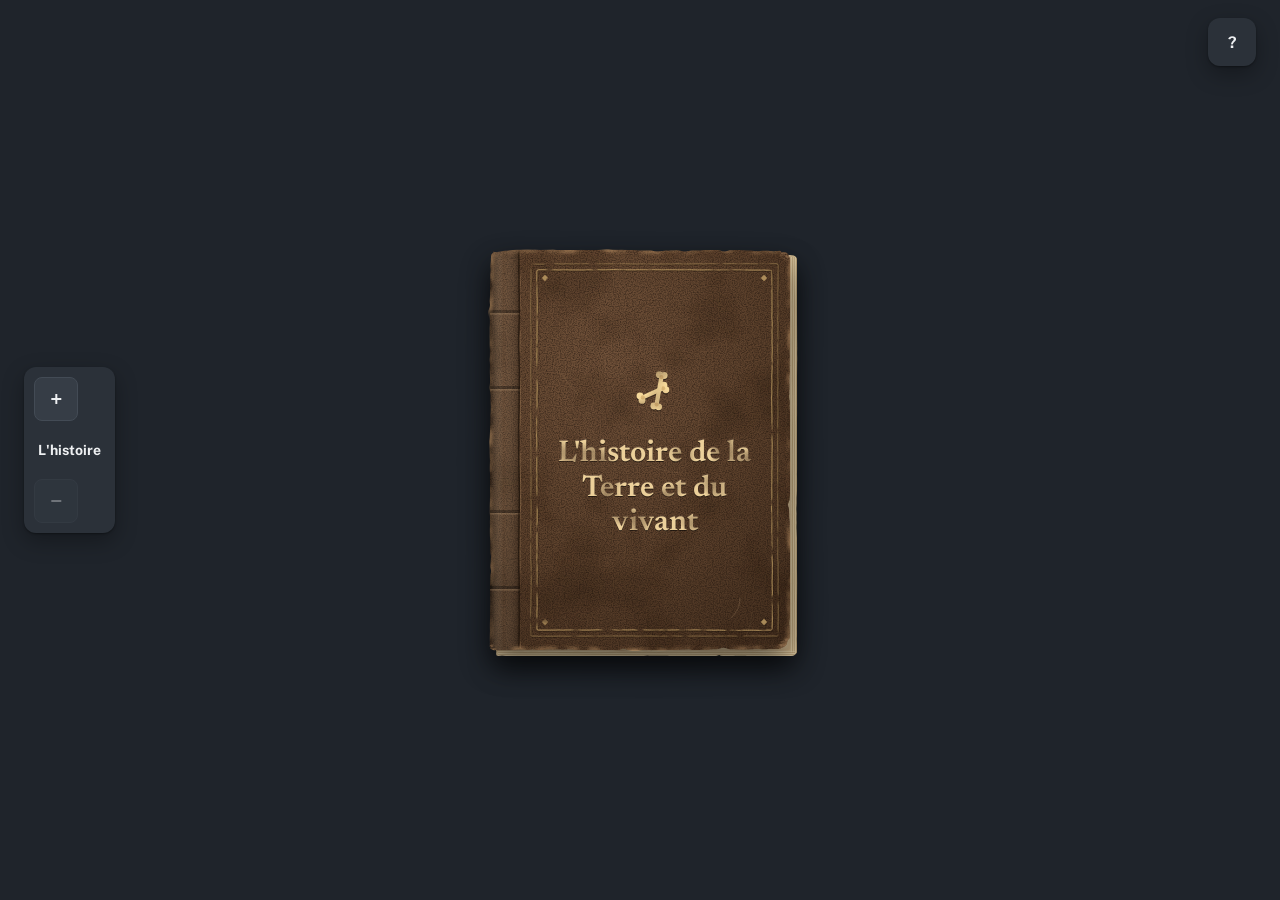
==== commit eeed7e38: "Le livre, premier écran ; la question sous la Terre - Premier écran : un vieux livre « L'histoire de" ====
--- a/index.html
+++ b/index.html
@@ -29,10 +29,17 @@
 <noscript><p>La carte qu'on zoome demande JavaScript : voici les mêmes sujets, en liste.</p></noscript>
 </header>
 
+<!-- Le livre, premier écran de la carte (25/11/2026) : la fiche s'ouvre depuis le livre (plus d'os sur la Terre depuis le 26/11/2026). -->
+<section data-palier="histoire">
+<h2>L'histoire</h2>
+<ul>
+<li><a href="fiches/histoire-terre-vivant.html">L'histoire de la Terre et du vivant</a></li>
+</ul>
+</section>
+
 <section data-palier="planete">
 <h2>La Terre</h2>
 <ul>
-<li><a href="fiches/histoire-terre-vivant.html">L'histoire de la Terre et du vivant</a></li>
 <li hidden>Ce qui rend la Terre habitable</li>
 <li hidden>Les grands cycles</li>
 <li hidden>Les ressources</li>
--- a/site/styles.css
+++ b/site/styles.css
@@ -76,13 +76,51 @@
 .titre-scene { position: absolute; left: 0; right: 0; bottom: 32px; display: flex; flex-direction: column; align-items: center; gap: 8px; pointer-events: none; }
 .titre-scene h1 { margin: 0; font-family: var(--titre); font-size: 52px; line-height: 1; font-weight: 500; letter-spacing: -0.01em; }
 .titre-scene p { margin: 0; font-size: 14px; color: var(--encre-2); }
-/* Un sujet porté par une icône sur le globe (le fossile) : son nom n'apparaît qu'au survol ou au clavier */
-.pin.icone { gap: 6px; transform: translate(-14px, -50%); }
-.pin.icone.gauche { transform: translate(calc(-100% + 14px), -50%); }
+/* la question de Monde sous la Terre (26/11/2026), sur deux lignes équilibrées */
+.titre-scene p.question { max-width: 620px; font-family: var(--titre); font-size: 34px; line-height: 1.2; font-weight: 500; color: var(--encre); text-align: center; text-wrap: balance; }
+/* Un sujet porté par une icône sur le globe (la coquille fossile dans son rond) : centrée sur le lieu ; son nom n'apparaît qu'au
+   survol ou au clavier */
+.pin.icone { gap: 6px; transform: translate(-16px, -50%); }
+.pin.icone.gauche { transform: translate(calc(-100% + 16px), -50%); }
 .pin.icone .ic { flex: none; filter: drop-shadow(0 1px 2px rgb(0 0 0 / .5)); transition: transform .15s; }
 .pin.icone:hover .ic, .pin.icone:focus-visible .ic { transform: scale(1.15); }
 .pin.icone .lb { opacity: 0; transition: opacity .15s; pointer-events: none; }
 .pin.icone:hover .lb, .pin.icone:focus-visible .lb { opacity: 1; }
+
+/* Le panneau de lecture d'une fiche, à droite (accueil.js, ouvrirLecteur) : hors de la scène, il garde la taille du texte */
+.lecteur { position: fixed; top: 0; right: 0; bottom: 0; width: 56vw; z-index: 20; background: var(--surface); border-left: 1px solid #4a535e; box-shadow: -16px 0 40px rgb(0 0 0 / .5); transform: translateX(100%); transition: transform .5s cubic-bezier(.45,0,.25,1); }
+.lecteur.ouvert { transform: none; }
+.lecteur iframe { display: block; width: 100%; height: 100%; border: 0; }
+.lecteur .fermer { top: 12px; right: 23px; width: 28px; height: 28px; z-index: 1; background: var(--releve); border-radius: 8px; box-shadow: var(--ombre); color: var(--encre); }
+.lecteur .fermer svg { width: 13px; height: 13px; }
+@media (prefers-reduced-motion: reduce) { .lecteur { transition: none; } }
+
+/* Le livre, premier écran (livre.js) : un vieux livre légèrement usé (26/11/2026 ; maquette
+   outils/maquette/livre/vieux.html), dessiné en SVG par dessin-livre.js ; la couverture s'ouvre vers la gauche, de fausses
+   lignes sur les pages ; ouvert, il se range à gauche du panneau (transform posé par livre.js) */
+.scene-livre { position: absolute; inset: 0; display: grid; place-items: center; }
+.livre { position: relative; width: 300px; height: 400px; perspective: 1800px; cursor: pointer; transform-origin: left center; transition: transform .6s cubic-bezier(.45,0,.25,1); }
+.livre:focus-visible { outline: 2px solid var(--choix); outline-offset: 8px; border-radius: 6px; }
+.livre svg.dessin { position: absolute; inset: 0; width: 100%; height: 100%; overflow: visible; }
+/* le bloc des pages, un peu plus grand que la couverture à droite et en bas : l'épaisseur du livre */
+.livre .feuille { position: absolute; left: 6px; top: 5px; width: 301px; height: 401px; z-index: 0; }
+.livre .couv { position: absolute; inset: 0; transform-origin: left center; transform-style: preserve-3d; transition: transform .8s cubic-bezier(.45,0,.25,1); }
+/* tout est dessiné sur la face et l'intérieur (rien sur la couverture elle-même) : sinon le navigateur hésite entre deux
+   couches au même endroit ; pas de décalage en profondeur, qui grossit la face d'un rien et rend les os flous */
+.livre .face { position: absolute; inset: 0; backface-visibility: hidden; }
+.livre .dedans { position: absolute; inset: 0; z-index: 0; backface-visibility: hidden; transform: rotateY(180deg); }
+.livre .cadre { position: absolute; inset: 20px 18px 20px 47px; display: flex; flex-direction: column; align-items: center; justify-content: center; text-align: center; gap: 14px; }
+.livre .titre { font-family: var(--titre); font-weight: 600; font-size: 30px; line-height: 1.15; color: #ecd09a; padding: 0 14px; text-shadow: 0 1px 0 rgb(0 0 0 / .55), 0 -1px 0 rgb(255 255 255 / .08); }
+.livre .os { width: 64px; height: 64px; filter: drop-shadow(0 1px 0 rgb(0 0 0 / .5)); }
+/* les fausses lignes (26/11/2026) : des traits arrondis, paragraphes finis par une ligne plus courte */
+.livre .lignes { position: absolute; display: flex; flex-direction: column; gap: 11px; z-index: 1; }
+.livre .feuille .lignes { inset: 48px 38px 44px 32px; }
+.livre .dedans .lignes { inset: 48px 32px 44px 38px; }
+.livre .lignes i { display: block; height: 5px; border-radius: 3px; background: rgb(70 48 28 / .22); }
+.livre .lignes b { display: block; height: 7px; }
+/* rien ne bouge au survol (26/11/2026) : seule la main du pointeur dit qu'on peut cliquer */
+.livre.ouvert .couv { transform: rotateY(-172deg); }
+@media (prefers-reduced-motion: reduce) { .livre, .livre .couv { transition: none; } }
 
 /* Le haut de l'écran */
 .cap { position: absolute; top: 18px; width: max-content; display: flex; gap: 2px; align-items: center; padding: 5px; background: var(--surface); border-radius: 12px; box-shadow: var(--ombre); z-index: 5; }
@@ -103,9 +141,10 @@
 .st .o { width: 9px; height: 9px; border-radius: 50%; border: 1.5px solid var(--encre-2); background: var(--surface); margin-left: 16px; box-sizing: content-box; }
 .st.on { color: var(--encre); font-weight: 700; }
 .st.on .o { background: var(--accent); border-color: var(--accent); box-shadow: 0 0 0 4px rgb(238 240 242 / .18); }
-/* repliée (demande du 25/11/2026) : seulement +, le nom de l'échelle où l'on est, et − ; toute la liste au survol ou au clavier */
-.ech:not(:hover):not(:focus-within) .st:not(.on), .ech:not(:hover):not(:focus-within) .rail::before, .ech:not(:hover):not(:focus-within) .st .o { display: none; }
-.ech:not(:hover):not(:focus-within) .st.on { justify-content: center; padding: 0 4px; }
+/* repliée (demande du 25/11/2026) : seulement +, le nom de l'échelle où l'on est, et − ; toute la liste seulement au clic sur
+   ce nom (26/11/2026 : dépliée au survol, elle déplaçait + et − sous la souris) ; accueil.js, deplier() */
+.ech:not(.deplie) .st:not(.on), .ech:not(.deplie) .rail::before, .ech:not(.deplie) .st .o { display: none; }
+.ech:not(.deplie) .st.on { justify-content: center; padding: 0 4px; }
 
 /* Les étiquettes posées sur la carte */
 .pin { position: absolute; display: flex; align-items: center; gap: 8px; min-height: 44px; padding: 0; border: 0; background: none; color: var(--encre); text-decoration: none; transform: translate(-8px, -50%); transition: opacity .15s; cursor: pointer; }
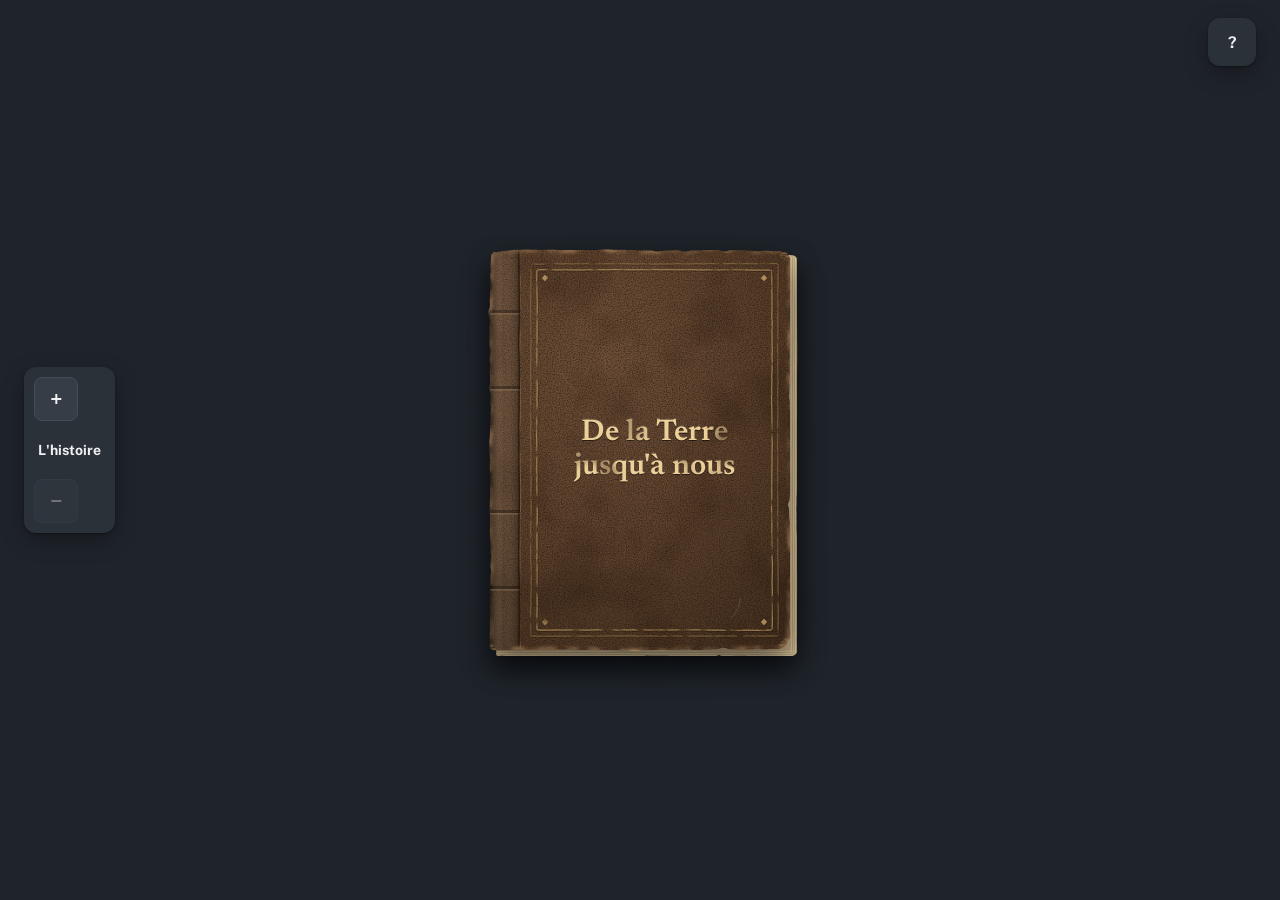
==== commit e9f61d44: "Le livre devient « De la Terre jusqu'à nous » ; la fiche passe à 9 étapes - Nouveau nom du livre et " ====
--- a/index.html
+++ b/index.html
@@ -33,7 +33,7 @@
 <section data-palier="histoire">
 <h2>L'histoire</h2>
 <ul>
-<li><a href="fiches/histoire-terre-vivant.html">L'histoire de la Terre et du vivant</a></li>
+<li><a href="fiches/histoire-terre-vivant.html">De la Terre jusqu'à nous</a></li>
 </ul>
 </section>
 
--- a/site/styles.css
+++ b/site/styles.css
@@ -111,7 +111,6 @@
 .livre .dedans { position: absolute; inset: 0; z-index: 0; backface-visibility: hidden; transform: rotateY(180deg); }
 .livre .cadre { position: absolute; inset: 20px 18px 20px 47px; display: flex; flex-direction: column; align-items: center; justify-content: center; text-align: center; gap: 14px; }
 .livre .titre { font-family: var(--titre); font-weight: 600; font-size: 30px; line-height: 1.15; color: #ecd09a; padding: 0 14px; text-shadow: 0 1px 0 rgb(0 0 0 / .55), 0 -1px 0 rgb(255 255 255 / .08); }
-.livre .os { width: 64px; height: 64px; filter: drop-shadow(0 1px 0 rgb(0 0 0 / .5)); }
 /* les fausses lignes (26/11/2026) : des traits arrondis, paragraphes finis par une ligne plus courte */
 .livre .lignes { position: absolute; display: flex; flex-direction: column; gap: 11px; z-index: 1; }
 .livre .feuille .lignes { inset: 48px 38px 44px 32px; }
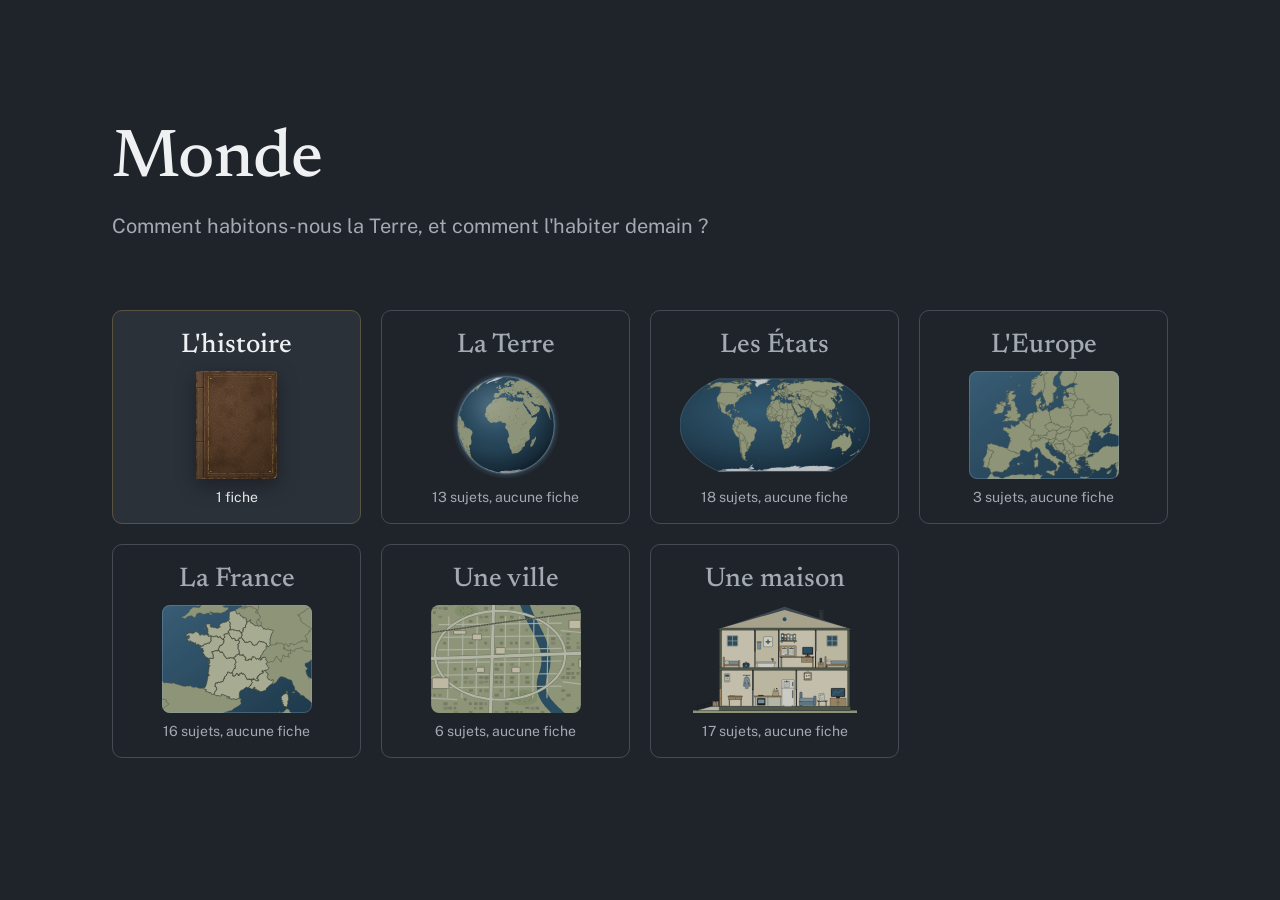
==== commit 0cefefe8: "Le livre s'appelle « L'histoire de la Terre » (titre sur deux lignes équilibrées), sans frise sur la" ====
--- a/index.html
+++ b/index.html
@@ -33,7 +33,7 @@
 <section data-palier="histoire">
 <h2>L'histoire</h2>
 <ul>
-<li><a href="fiches/histoire-terre-vivant.html">De la Terre jusqu'à nous</a></li>
+<li><a href="fiches/histoire-terre-vivant.html">L'histoire de la Terre</a></li>
 </ul>
 </section>
 
--- a/site/styles.css
+++ b/site/styles.css
@@ -57,10 +57,6 @@
 .page a { text-underline-offset: 3px; }
 .page footer { margin-top: 56px; padding-top: 16px; border-top: 1px solid var(--filet); display: flex; gap: 24px; flex-wrap: wrap; font-size: 15px; }
 
-/* « ? » au bout de la barre du haut, et son petit menu : « Comment Monde est fait », mentions légales */
-.aide-boite { position: relative; display: flex; }
-.cap .aide { width: 38px; padding: 0; justify-content: center; font-size: 16px; font-weight: 700; }
-.menu-aide { position: absolute; top: calc(100% + 12px); right: -5px; width: max-content; display: flex; flex-direction: column; gap: 2px; padding: 6px; background: var(--surface); border-radius: 12px; box-shadow: var(--ombre); }
 html.carte, html.carte body { height: 100%; overflow: hidden; }
 
 /* ---- La scène ---- */
@@ -95,6 +91,29 @@
 .lecteur .fermer svg { width: 13px; height: 13px; }
 @media (prefers-reduced-motion: reduce) { .lecteur { transition: none; } }
 
+/* Le sommaire, premier écran depuis le 26/11/2026 (sommaire.js ; maquette outils/maquette/accueil/sommaire.html) */
+.sommaire-ecran { position: absolute; inset: 0; padding: 76px 112px 0; }
+.sommaire-ecran h1 { font-family: var(--titre); font-weight: 500; font-size: 68px; line-height: 1; margin: 0; letter-spacing: -.01em; }
+.sommaire-ecran .phrase { margin: 18px 0 0; font-size: 20px; line-height: 1.4; color: var(--encre-2); }
+.sommaire-ecran .parties { margin-top: 70px; display: grid; grid-template-columns: repeat(4, 1fr); grid-auto-rows: 214px; gap: 20px; }
+.partie { box-sizing: border-box; border: 1px solid var(--filet); border-radius: 10px; padding: 20px 20px 18px; display: flex; flex-direction: column; text-align: center; color: var(--encre); text-decoration: none; transition: border-color .15s, background .15s; }
+.partie:hover { border-color: var(--encre-2); background: rgb(255 255 255 / .025); }
+.partie h2 { font-family: var(--titre); font-weight: 500; font-size: 27px; line-height: 1.1; margin: 0; }
+.partie .compte { margin: auto 0 0; font-size: 14px; color: var(--encre-2); }
+.partie.vide h2 { color: var(--encre-2); }
+.partie.ecrite { background: var(--surface); border-color: #5a5340; }
+.partie.ecrite:hover { border-color: var(--choix); }
+.partie .image { flex: 1; margin: 8px 0; display: flex; align-items: center; justify-content: center; min-height: 0; }   /* l'image de la partie, au centre de sa case */
+.partie.ecrite .compte { color: var(--encre); }
+/* le vieux livre en petit : une image du dessin de 300 x 400, réduite en lissant (sommaire.js) */
+.petit-livre { flex: none; display: block; width: 81px; height: 108px; filter: drop-shadow(0 6px 10px rgb(0 0 0 / .35)); transition: transform .2s; }
+/* les autres parties : leur palier en petit (site/dessins/sommaire/, outils/site/faire-vignettes.mjs), un peu éteint tant qu'elles n'ont pas de fiche */
+.partie .image img { display: block; height: 108px; width: auto; transition: transform .2s, opacity .2s; }
+.partie.vide .image img { opacity: .8; }
+.partie:hover .image img { opacity: 1; }
+.partie:hover .image > * { transform: translateY(-3px); }
+@media (prefers-reduced-motion: reduce) { .partie, .petit-livre, .partie .image img { transition: none; } }
+
 /* Le livre, premier écran (livre.js) : un vieux livre légèrement usé (26/11/2026 ; maquette
    outils/maquette/livre/vieux.html), dessiné en SVG par dessin-livre.js ; la couverture s'ouvre vers la gauche, de fausses
    lignes sur les pages ; ouvert, il se range à gauche du panneau (transform posé par livre.js) */
@@ -103,23 +122,42 @@
 .livre:focus-visible { outline: 2px solid var(--choix); outline-offset: 8px; border-radius: 6px; }
 .livre svg.dessin { position: absolute; inset: 0; width: 100%; height: 100%; overflow: visible; }
 /* le bloc des pages, un peu plus grand que la couverture à droite et en bas : l'épaisseur du livre */
-.livre .feuille { position: absolute; left: 6px; top: 5px; width: 301px; height: 401px; z-index: 0; }
+/* (26/11/2026 : il dépassait de 6 px à droite et en bas, « bizarre pour un truc en 2D » : un peu plus petit, caché sous la
+   couverture fermée, comme les pages d'un vrai livre vu de face ; dessin-livre.js, BLOC) */
+.livre .feuille { position: absolute; left: 3px; top: 4px; width: 301px; height: 401px; z-index: 0; transform: scale(.975); transform-origin: 0 0; }
 .livre .couv { position: absolute; inset: 0; transform-origin: left center; transform-style: preserve-3d; transition: transform .8s cubic-bezier(.45,0,.25,1); }
 /* tout est dessiné sur la face et l'intérieur (rien sur la couverture elle-même) : sinon le navigateur hésite entre deux
    couches au même endroit ; pas de décalage en profondeur, qui grossit la face d'un rien et rend les os flous */
 .livre .face { position: absolute; inset: 0; backface-visibility: hidden; }
 .livre .dedans { position: absolute; inset: 0; z-index: 0; backface-visibility: hidden; transform: rotateY(180deg); }
 .livre .cadre { position: absolute; inset: 20px 18px 20px 47px; display: flex; flex-direction: column; align-items: center; justify-content: center; text-align: center; gap: 14px; }
-.livre .titre { font-family: var(--titre); font-weight: 600; font-size: 30px; line-height: 1.15; color: #ecd09a; padding: 0 14px; text-shadow: 0 1px 0 rgb(0 0 0 / .55), 0 -1px 0 rgb(255 255 255 / .08); }
+.livre .titre { font-family: var(--titre); font-weight: 600; font-size: 30px; line-height: 1.15; color: #ecd09a; padding: 0 14px; text-wrap: balance; text-shadow: 0 1px 0 rgb(0 0 0 / .55), 0 -1px 0 rgb(255 255 255 / .08); }
 /* les fausses lignes (26/11/2026) : des traits arrondis, paragraphes finis par une ligne plus courte */
 .livre .lignes { position: absolute; display: flex; flex-direction: column; gap: 11px; z-index: 1; }
 .livre .feuille .lignes { inset: 48px 38px 44px 32px; }
-.livre .dedans .lignes { inset: 48px 32px 44px 38px; }
+.livre .dedans .lignes { inset: 50.8px 34.2px 47.9px 40.6px; }   /* le miroir de celles de droite (dessin-livre.js, MIROIR) */
 .livre .lignes i { display: block; height: 5px; border-radius: 3px; background: rgb(70 48 28 / .22); }
 .livre .lignes b { display: block; height: 7px; }
+/* le dessin de l'étape sur la page de droite (26/11/2026, livre.js) */
+.livre .planche { position: absolute; left: 33px; top: 50px; width: 230px; height: 300px; z-index: 1; }
+/* sur la dernière page, la Terre dessinée (centre 148, 200, rayon 82 sur la page) mène à la Terre ; rien ne bouge au survol */
+.livre .vers-terre { position: absolute; left: 66px; top: 118px; width: 164px; height: 164px; z-index: 2; padding: 0; border: 0; border-radius: 50%; background: transparent; cursor: pointer; }
+.livre .vers-terre:focus-visible { outline: 2px solid var(--choix); outline-offset: 4px; }
+/* la feuille qui tourne : à côté de la couverture, jamais dedans (deux couches au même endroit se cachent au hasard) ;
+   un recto au même endroit que la page de droite, un verso au même endroit que la page de gauche */
+.livre .tourne { position: absolute; inset: 0; z-index: 2; transform-origin: left center; transform-style: preserve-3d; pointer-events: none; transition: transform 1.3s cubic-bezier(.45,0,.25,1); }
+.livre .tourne[hidden] { display: none; }
+.livre .tourne .recto { position: absolute; left: 3px; top: 4px; width: 301px; height: 401px; transform: scale(.975); transform-origin: 0 0; backface-visibility: hidden; }
+.livre .tourne .verso { position: absolute; inset: 0; backface-visibility: hidden; transform: rotateY(180deg); }
+.livre .tourne .verso .lignes { inset: 50.8px 34.2px 47.9px 40.6px; }
+/* la feuille s'assombrit un peu en se levant (elle prend moins de lumière), puis s'éclaircit en se posant */
+.livre .tourne .recto::after, .livre .tourne .verso::after { content: ""; position: absolute; z-index: 3; background: rgb(48 30 14 / .28); border-radius: 2px; opacity: 0; animation: feuille-ombre 1.3s ease-in-out; }
+.livre .tourne .recto::after { left: 0; top: 0; width: 295px; height: 396px; }
+.livre .tourne .verso::after { left: 9.4px; top: 4px; width: 287.6px; height: 386.1px; }
+@keyframes feuille-ombre { 50% { opacity: 1; } }
 /* rien ne bouge au survol (26/11/2026) : seule la main du pointeur dit qu'on peut cliquer */
 .livre.ouvert .couv { transform: rotateY(-172deg); }
-@media (prefers-reduced-motion: reduce) { .livre, .livre .couv { transition: none; } }
+@media (prefers-reduced-motion: reduce) { .livre, .livre .couv, .livre .tourne { transition: none; } .livre .tourne .recto::after, .livre .tourne .verso::after { animation: none; } }
 
 /* Le haut de l'écran */
 .cap { position: absolute; top: 18px; width: max-content; display: flex; gap: 2px; align-items: center; padding: 5px; background: var(--surface); border-radius: 12px; box-shadow: var(--ombre); z-index: 5; }
@@ -128,6 +166,7 @@
 .cap .logo { font-family: var(--titre); font-size: 21px; font-weight: 600; }
 .capbtn { position: absolute; top: 18px; right: 24px; min-height: 48px; padding: 0 16px; border: 0; border-radius: 12px; background: var(--surface); color: var(--encre); font-size: 14px; font-weight: 600; box-shadow: var(--ombre); cursor: pointer; z-index: 5; }
 .capbtn:hover { background: var(--releve); }
+a.capbtn { display: inline-flex; align-items: center; box-sizing: border-box; text-decoration: none; }   /* « Sommaire » (26/11/2026) */
 
 /* La réglette des échelles */
 .ech { position: absolute; left: 24px; top: 50%; transform: translateY(-50%); background: var(--surface); border-radius: 12px; padding: 10px; display: flex; flex-direction: column; gap: 6px; box-shadow: var(--ombre); z-index: 5; }
